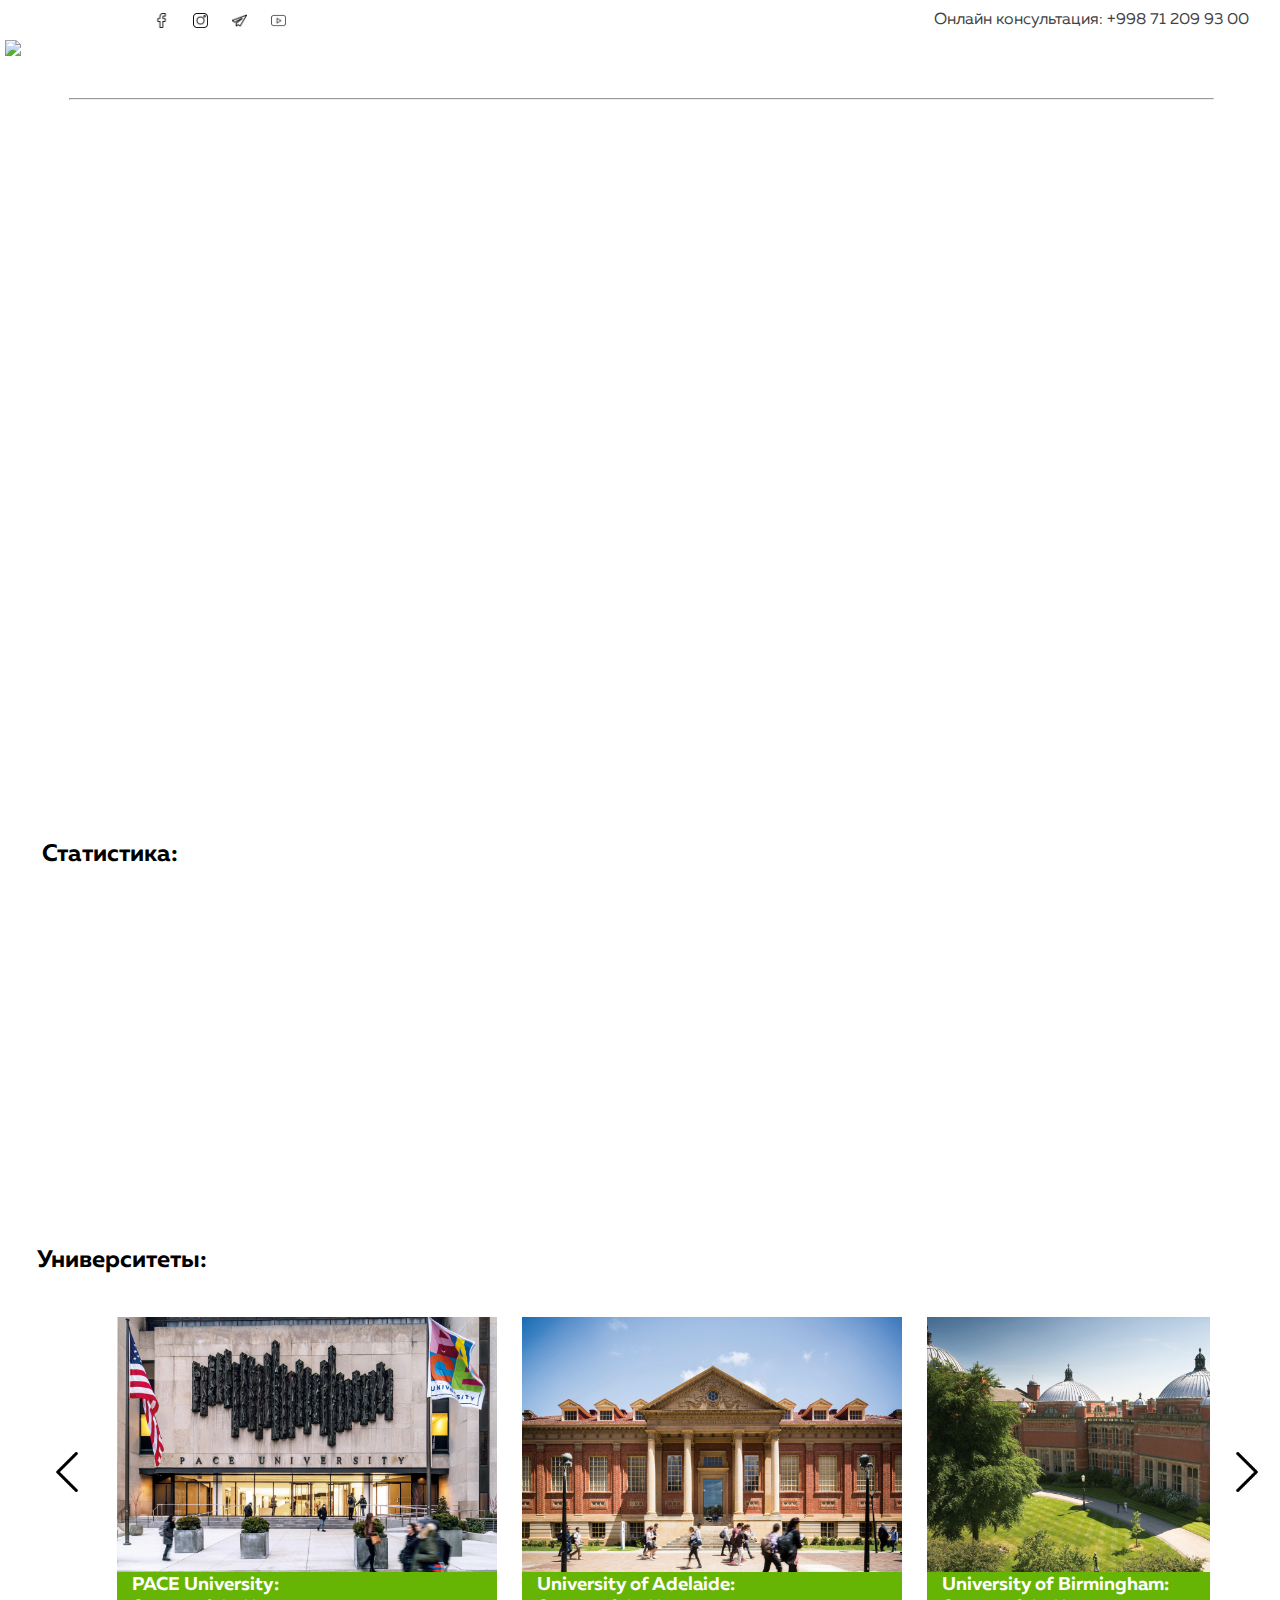
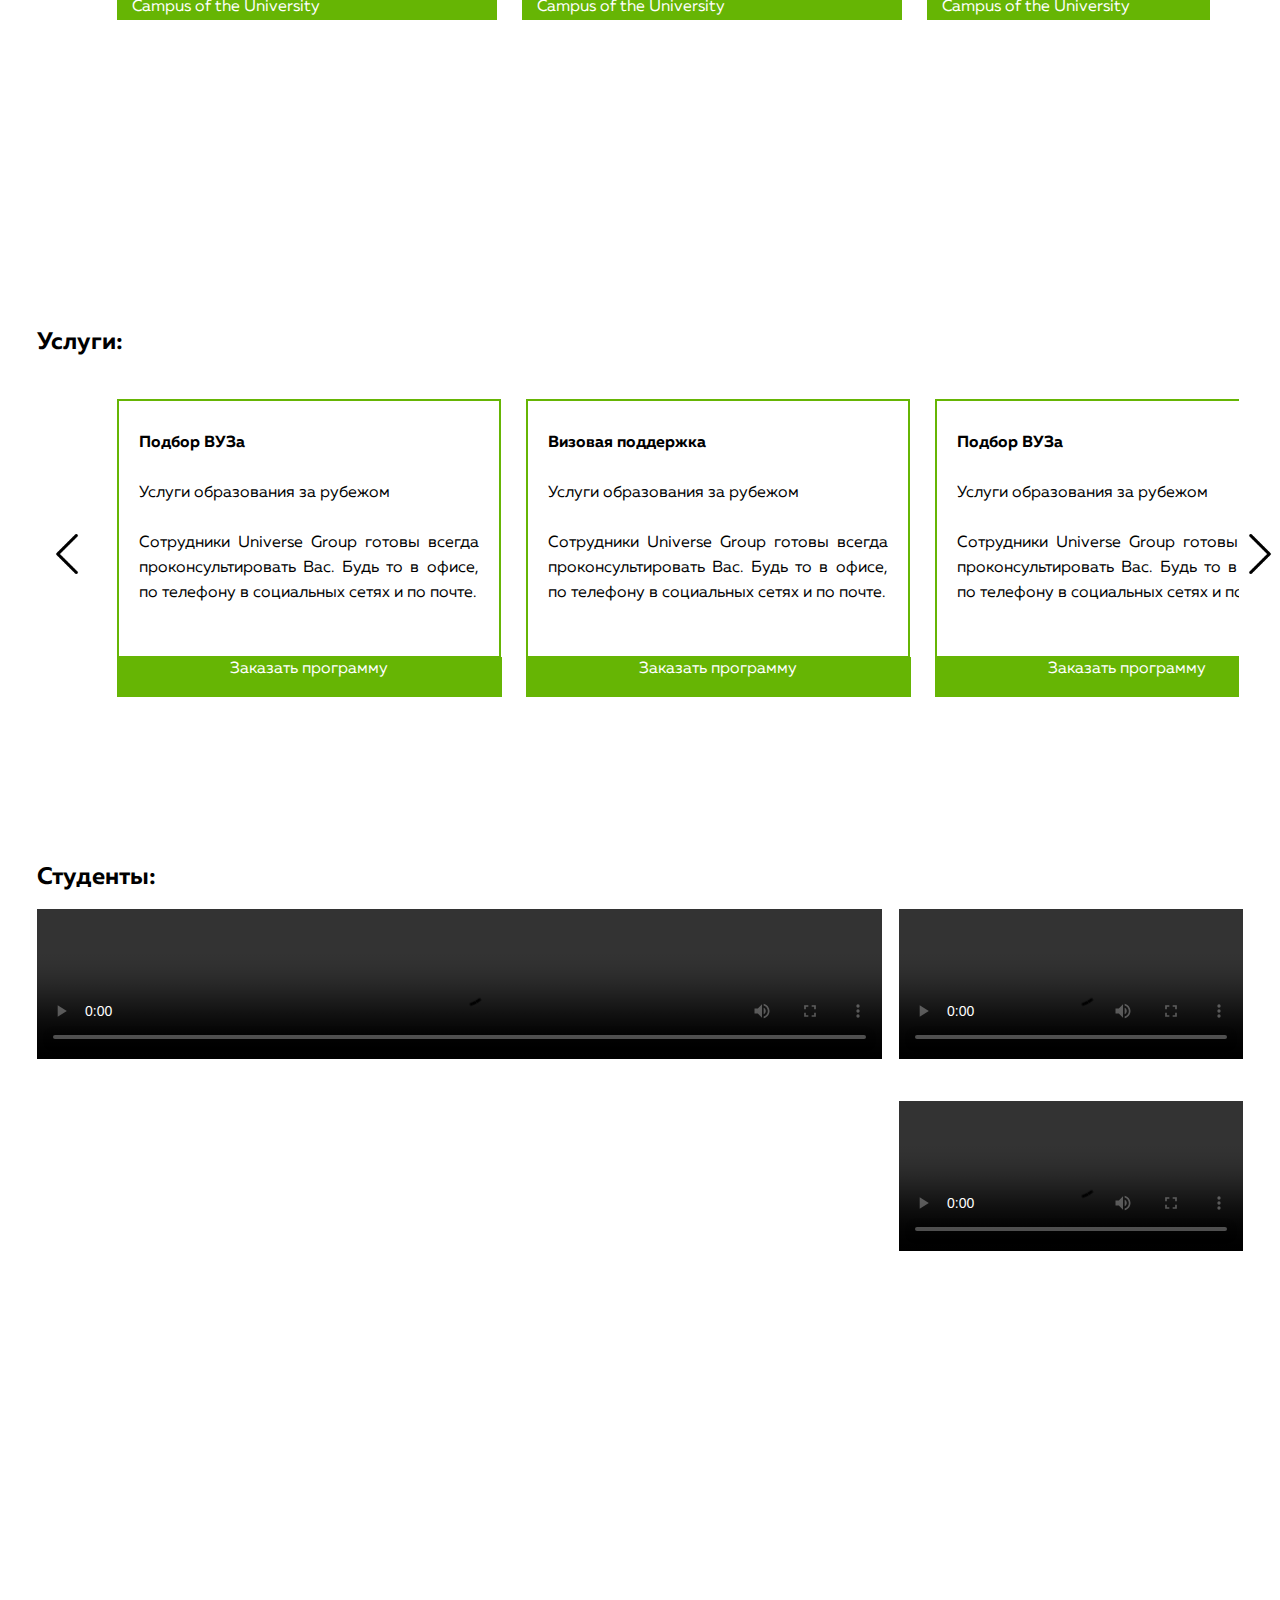
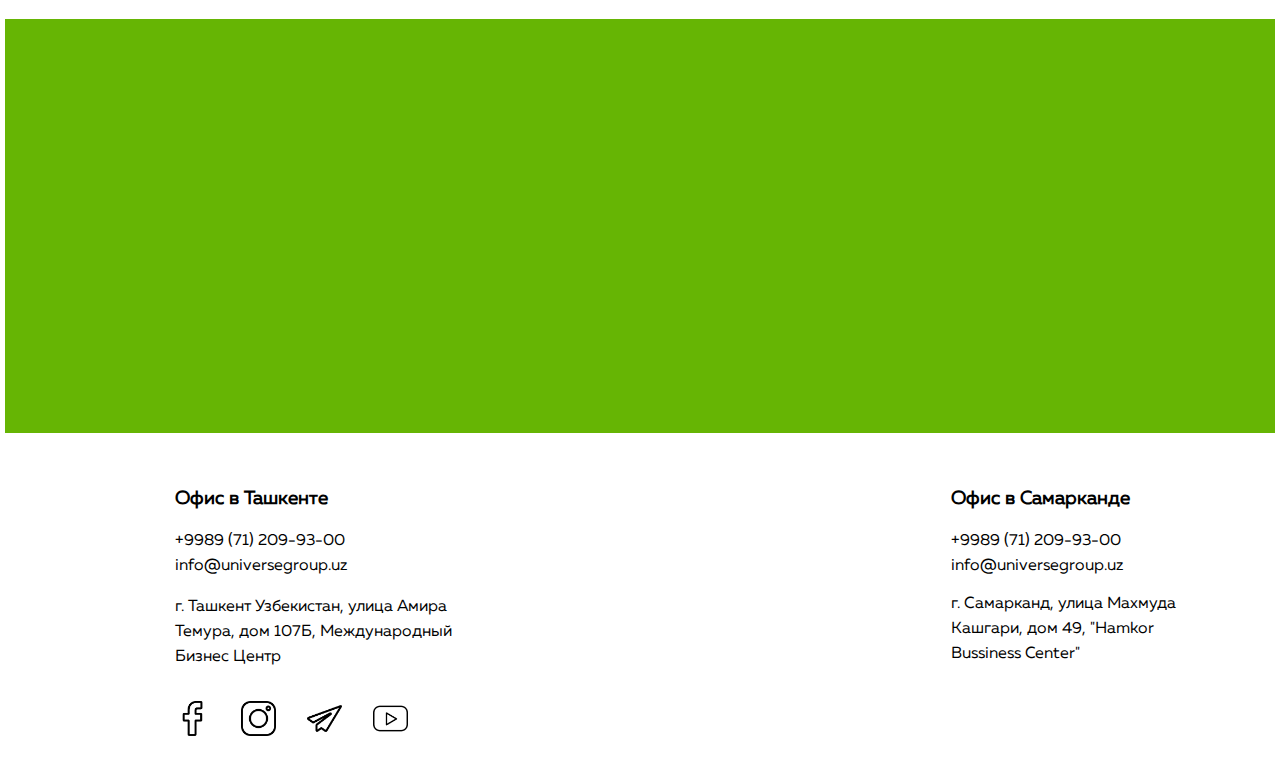
==== index.html @ 7974a7aa "Add files via upload" ====
<!DOCTYPE html>
<html>

<head>
	<meta charset="utf-8">
	<meta name="viewport" content="width=device-width, initial-scale=1.0, maximum-scale=1.0, user-scalable=0">
	<title>Universe Group</title>
	<link rel="stylesheet" type="text/css" href="styles/style.css">
	<link rel="stylesheet" type="text/css" href="styles/adaptive.css">
</head>

<body class="body">
	<header class="container">
		<div class="nav" id="nav">
			<div class="list-social">
				<nav class="list_social">
					<ul class="social">
						<a href="#">
							<li><img src="img/icons/facebook.png"></li>
						</a>
						<a href="#">
							<li><img src="img/icons/instagram.png"></li>
						</a>
						<a href="#">
							<li><img src="img/icons/telegram.png"></li>
						</a>
						<a href="#">
							<li><img src="img/icons/youtube.png"></li>
						</a>
						<li id="tel_number">Онлайн консультация: +998 71 209 93 00</li>
					</ul>
				</nav>
			</div>
			<header class="header_list" id="header_list">
            <div class="lists_header" id="menu">
               <div class="lists_in1">
                  <ul class="lists">
                     <li class="lists__one">
                        <span class="first_list">Университеты</span>
                        <span class="menu__arrow arrow"></span>
                        <ul class="sub-first_list">
                           <li>
                              <a href="" class="sub-first_link">Великобритания</a>
                           </li>
                           <li>
                              <a href="universities/USA.html" class="sub-first_link">США</a>
                           </li>
                           <li>
                              <a href="" class="sub-first_link">Канада</a>
                           </li>
                           <li>
                              <a href="" class="sub-first_link">Австралия</a>
                           </li>
                           <li>
                              <a href="" class="sub-first_link">Новая Зеландия</a>
                           </li>
                           <li>
                              <a href="" class="sub-first_link">Германия</a>
                           </li>
                           <li>
                              <a href="" class="sub-first_link">Голландия</a>
                           </li>
                           <li>
                              <a href="" class="sub-first_link">ОАЭ</a>
                           </li>
                           <li>
                              <a href="" class="sub-first_link">Сингапур</a>
                           </li>
                        </ul>
                     </li>
                     <li class="lists__service-list">
                        <a href="#services" class="lists__service">Услуги</a>
                     </li>
                     <li id="logo">
                        <a href="#nav" class="lists__logo"><img src="img/icons/logo.png"></a>
                     </li>
                     <li id="fors_list">
                        <a href="#students" class="lists__faq">FAQ</a>
                     </li>
                     <li id="contact">
                        <a href="#feedback" class="lists__contact">Контакты</a>
                     </li>
                  </ul>
               </div>
               <div class="lists_in2">
                  <ul class="lists2">
                     <a href="#">
                        <li id="glass" class="lists2__glass"><img src="../img/icons/glass.png"></li>
                     </a>
                     <a href="#">
                        <li id="user"><img src="../img/icons/user.png"></li>
                     </a>
                     <a href="#">
                        <li id="language">Ru</li>
                     </a>
                  </ul>
               </div>
            </div>
         </header>
			<div class="line">
				<hr id="line">
			</div>
			<div class="header">
				<img src="img/banner.jpg" class="img_header">
				<div class="order">
					<a href="#feedback" id="order">Заказать Звонок</a>
				</div>
			</div>
		</div>
		<div class="header_in">
			<div class="statistics" id="statistics">
				<div class="stat">
					<h2>Статистика:</h2>
				</div>
				<div class="statistic">
					<div class="seven_ten">
						<div class="seven _anim-items _anim-no-hide">
							<div class="seven_in">
								<img src="img/7.png" id="seven">
							</div>
							<div class="text_1 _anim-items _anim-no-hide">
								<span id="greens">лет мы отправляем студентов</span>
								<br><span id="text_bottom">Можно поступить без сертификата IELTS, на основании ВНУТРЕННЕГО
									ЭКЗАМЕНА, которые проводят лично предстовители.</span>
							</div>
						</div>
						<div class="ten _anim-items _anim-no-hide">
							<div class="ten_in">
								<img src="img/10.png" id="ten">
							</div>

							<div class="text_2 _anim-items _anim-no-hide">
								<span id="greens">стран</span>
								<br><span id="text_bottom">Можно поступить без сертификата IELTS, на основании ВНУТРЕННЕГО
									ЭКЗАМЕНА, которые проводят лично предстовители выбранных университетов</span>
							</div>
						</div>
					</div>
					<div class="students_universes">
						<div class="number_students _anim-items _anim-no-hide">
							<div class="in_2380">
								<img id="img_2380" src="img/2380.png">
							</div>

							<div class="text_3 _anim-items _anim-no-hide">
								<span id="greens">студентов</span>
								<br><span id="text_bottom">Можно поступить без сертификата IELTS, на основании ВНУТРЕННЕГО
									ЭКЗАМЕНА, которые проводят лично предстовители выбранных университетов</span>
							</div>
						</div>
						<div class="best_unversities _anim-items _anim-no-hide">
							<div class="in_117">
								<img id="img_117" src="img/117.png">
							</div>

							<div class="text_4 _anim-items _anim-no-hide">
								<span id="greens">лучших <br> Университетов</span><br>
								<span id="text_bottom">Можно поступить без сертификата IELTS, на основании ВНУТРЕННЕГО
									ЭКЗАМЕНА</span>
							</div>
						</div>
					</div>
				</div>
			</div>
			<div class="universities" id="universities">
				<div class="univers_in">
					<div class="block_univer">
						<h2>Университеты:</h2>
					</div>
					<div class="prev"><img id="prev" src="img/icons/prev.png"></div>
					<div class="next"><img id="next" src="img/icons/next.png"></div>
					<div class="corusel">
						<div class="slides_div">
							<div class="slides">
								<div class="slide1">
									<img src="img/university/1.jpg">
									<div class="name_univer1"><span>
											<h3 id="name_univer">PACE University:</h3> Campus of the University
										</span></div>
								</div>
								<div class="slide2">
									<img src="img/university/2.jpg">
									<div class="name_univer2"><span>
											<h3 id="name_univer">University of Adelaide:</h3> Campus of the University
										</span></div>
								</div>
								<div class="slide3">
									<img src="img/university/3.jpg">
									<div class="name_univer3"><span>
											<h3 id="name_univer">University of Birmingham:</h3> Campus of the University
										</span></div>
								</div>
								<div class="slide4">
									<img src="img/university/4.jpg">
									<div class="name_univer4"><span>
											<h3 id="name_univer">University of Brighton:</h3> Campus of the University
										</span></div>
								</div>
								<div class="slide5">
									<img src="img/university/5.jpg">
									<div class="name_univer5"><span>
											<h3 id="name_univer">University of Brighton:</h3> Campus of the University
										</span></div>
								</div>
								<div class="slide6">
									<img src="img/university/6.jpg">
									<div class="name_univer6"><span>
											<h3 id="name_univer">University of Bristol:</h3> Campus of the University
										</span></div>
								</div>
							</div>
						</div>
					</div>
					<div class="logo_university _anim-items _anim-no-hide">
						<div class="logo_unvers1">
							<div class="logo_unvers"><img src="img/universities/1.png"></div>
							<div class="logo_unvers"><img src="img/universities/2.png"></div>
							<div class="logo_unvers"><img src="img/universities/3.png"></div>
							<div class="logo_unvers"><img src="img/universities/4.png"></div>
							<div class="logo_unvers"><img src="img/universities/5.png"></div>
							<div class="logo_unvers"><img src="img/universities/6.png"></div>
							<div class="logo_unvers"><img src="img/universities/7.png"></div>

						</div>
						<div class="logo_unvers2">
							<div class="logo_unvers"><img src="img/universities/8.png"></div>
							<div class="logo_unvers"><img src="img/universities/9.png"></div>
							<div class="logo_unvers"><img src="img/universities/10.png"></div>
							<div class="logo_unvers"><img src="img/universities/11.png"></div>
							<div class="logo_unvers"><img src="img/universities/12.png"></div>
							<div class="logo_unvers"><img src="img/universities/13.png"></div>

						</div>
					</div>
				</div>
			</div>
			<div class="services" id="services">
				<div class="service_in">
					<div class="service">
						<h2>Услуги:</h2>
					</div>
					<div class="prev2"><img id="prev" src="img/icons/prev.png"></div>
					<div class="next2"><img id="next" src="img/icons/next.png"></div>

					<div class="corusel2">
						<div class="slides_div2">
							<div class="slides2">
								<div class="service1">
									<span id="text_service"><strong id="text_first">Подбор ВУЗа</strong><br><br> Услуги
										образования за рубежом<br><br> Сотрудники Universe Group готовы всегда проконсультировать
										Вас. Будь то в офисе, по телефону в социальных сетях и по почте.</span>
									<div class="service_order"><a href="#" id="service_order">Заказать программу </a></div>
								</div>
								<div class="service2">
									<span id="text_service"><strong id="text_first">Визовая поддержка</strong><br><br> Услуги
										образования за рубежом<br><br> Сотрудники Universe Group готовы всегда проконсультировать
										Вас. Будь то в офисе, по телефону в социальных сетях и по почте.</span>
									<div class="service_order"><a href="#" id="service_order">Заказать программу </a></div>
								</div>
								<div class="service3">
									<span id="text_service"><strong id="text_first">Подбор ВУЗа</strong><br><br> Услуги
										образования за рубежом<br><br> Сотрудники Universe Group готовы всегда проконсультировать
										Вас. Будь то в офисе, по телефону в социальных сетях и по почте.</span>
									<div class="service_order"><a href="#" id="service_order">Заказать программу </a></div>
								</div>
								<div class="service4">
									<span id="text_service"><strong id="text_first">Подбор ВУЗа</strong><br><br> Услуги
										образования за рубежом<br><br> Сотрудники Universe Group готовы всегда проконсультировать
										Вас. Будь то в офисе, по телефону в социальных сетях и по почте.</span>
									<div class="service_order"><a href="#" id="service_order">Заказать программу </a></div>
								</div>
							</div>
						</div>
					</div>
				</div>
			</div>
			<div class="students" id="students">
				<div class="student">
					<h2 id="student">Студенты:</h2>
				</div>
				<div class="video_london _anim-items _anim-no-hide">
					<div class="video_in1">
						<div class="video1">
							<video src="videos/11.mp4" controls class="video_1"></video>
							<div class="text_student1"> Universe Group - Жизнь в Лондоне</div>
						</div>
					</div>
					<div class="video_in2">
						<div class="video2">
							<video src="videos/11.mp4" controls class="video_2"></video>
							<div class="text_student2"> Universe Group - Жизнь в Лондоне</div>
						</div>
						<div class="video3">
							<video src="videos/11.mp4" controls class="video_2"></video>
							<div class="text_student3"> Universe Group - Жизнь в Лондоне</div>
						</div>
					</div>
				</div>
				<div class="students_info _anim-items _anim-no-hide">
					<div class="student_name">
						<img src="img/students/11.jpg" id="image_student">
						<div id="student_name">
							<h3>Sherzod Mahmudov</h3> Студент Nottingham University
						</div>
					</div>
					<div class="student_name">
						<img src="img/students/11.jpg" id="image_student">
						<div id="student_name">
							<h3>Sherzod Mahmudov</h3> Студент Nottingham University
						</div>
					</div>
					<div class="student_name">
						<img src="img/students/11.jpg" id="image_student">
						<div id="student_name">
							<h3>Sherzod Mahmudov</h3> Студент Nottingham University
						</div>
					</div>
					<div class="student_name">
						<img src="img/students/11.jpg" id="image_student">
						<div id="student_name">
							<h3>Sherzod Mahmudov</h3> Студент Nottingham University
						</div>
					</div>
				</div>
			</div>
		</div>
		<div class="feedback" id="feedback">
			<div class="feedback_in _anim-items _anim-no-hide">
				<h2 class="text_feedback">Остались вопросы?</h2>
				<span id="text_feedback">Оставьте нам свои контакты и мы с Вами свяжемся в ближайшее время</span>
				<form action="" method="POST" class="feedback_forms">
					<div class="form1">
						<label for="feedback_control_1" class="feedback_text">Ваше имя</label><br>
						<input type="text" class="feedback_form" id="feedback_control_1" name="имя"
							placeholder="Введите ваше имя">
					</div>
					<div class="form2">
						<label for="feedback_control_2" class="feedback_text">Номер телефона</label><br>
						<input type="number" class="feedback_form" id="feedback_control_2" name="номер телефона"
							placeholder="+(998)XX XXX-XX-XX">
					</div>
					<div class="form3">
						<label for="feedback_control_3" class="feedback_text">Уровень английского языка</label><br>
						<input type="text" class="feedback_form" id="feedback_control_3" name="уровень языка"
							placeholder="Intermediate">
					</div>
					<div class="form4">
						<label for="feedback_control_3"></label><br>
						<div class="feedback_call" id="feedback_control_3">
							<a href="#" id="feedback_call">Запросить звонок</a>
						</div>
					</div>
				</form>
			</div>
		</div>
		<div class="addreses">
			<div class="address_1">
				<div class="office_tash">
					<h3>Офис в Ташкенте</h3> +9989 (71) 209-93-00 info@universegroup.uz
				</div>
				<div class="address_tash">
					г. Ташкент Узбекистан, улица Амира Темура, дом 107Б, Международный Бизнес Центр
				</div>
				<div class="socials">
					<nav class="social_2">
						<ul class="social_lists">
							<a href="#">
								<li><img id="fb" src="img/icons/facebook.png"></li>
							</a>
							<a href="#">
								<li><img src="img/icons/instagram.png"></li>
							</a>
							<a href="#">
								<li><img src="img/icons/telegram.png"></li>
							</a>
							<a href="#">
								<li><img src="img/icons/youtube.png"></li>
							</a>
						</ul>
					</nav>
				</div>
			</div>
			<div class="maps">
				<div class="map">
					<iframe
						src="https://www.google.com/maps/embed?pb=!1m18!1m12!1m3!1d3562.7541550940023!2d69.28113768318723!3d41.33263131684507!2m3!1f0!2f0!3f0!3m2!1i1024!2i768!4f13.1!3m3!1m2!1s0x38ae8be1e73ee4ef%3A0xfdf0a371631f6a6!2zVW5pdmVyc2UgR3JvdXAgLSDQntCx0YPRh9C10L3QuNC1INC30LAg0YDRg9Cx0LXQttC-0Lw!5e0!3m2!1sru!2s!4v1629369827003!5m2!1sru!2s"
						width="100%" height="300px" style="border:0;" allowfullscreen="" loading="lazy"></iframe>
				</div>
			</div>
			<div class="address_2">
				<div class="office_sam">
					<h3>Офис в Самарканде</h3> +9989 (71) 209-93-00 info@universegroup.uz
				</div>
				<div class="address_sam">
					г. Самарканд, улица Махмуда Кашгари, дом 49, "Hamkor Bussiness Center"
				</div>
			</div>
		</div>
		<div class="block">
			<div class="block-item"><a href="" class="block-item"></a></div>
			<div class="block-item"><a href="" class="block-item"></a></div>
			<div class="block-item"><a href="" class="block-item"></a></div>
			<div class="block-item"><a href="" class="block-item"></a></div>
			<div class="block-item"><a href="" class="block-item"></a></div>
		</div>
	</header>
	<script type="" src="JS/header.js"></script>
	<script type="" src="JS/slide1.js"></script>
</body>

</html>
---- styles/style.css ----
@font-face {
	font-family: "Muller";
	src: url("../fonts/Fontfabric - MullerRegular.eot");
	src: local("☺"), url("../fonts/Fontfabric - MullerRegular.woff") format("woff"),
		url("../fonts/Fontfabric - MullerRegular.ttf") format("truetype"),
		url("../fonts/Fontfabric - MullerRegular.svg") format("svg");
	font-weight: normal;
	font-style: normal;
}
@font-face {
	font-family: "MullerBlack";
	src: url("../fonts/Fontfabric - MullerBlack.eot");
	src: local("☺"), url("../fonts/Fontfabric - MullerBlack.woff") format("woff"),
		url("../fonts/Fontfabric - MullerBlack.ttf") format("truetype"),
		url("../fonts/Fontfabric - MullerBlack.svg") format("svg");
	font-weight: normal;
	font-style: normal;
}
@font-face {
	font-family: "MullerBold";
	src: url("../fonts/Fontfabric - MullerBold.eot");
	src: local("☺"), url("../fonts/Fontfabric - MullerBold.woff") format("woff"),
		url("../fonts/Fontfabric - MullerBold.ttf") format("truetype"),
		url("../fonts/Fontfabric - MullerBold.svg") format("svg");
	font-weight: normal;
	font-style: normal;
}

html {
	scroll-behavior: smooth;
}

.list_social {
	height: 30px;
	display: block;
	list-style: none;
	padding: 5px;
	margin-top: 0;
	margin-left: 11%;
	margin-right: 0;
}
.social {
	list-style: none;
	line-height: 30px;
	margin: 0;
	padding: 0;
	display: block;
	width: 100%;
	font-family: "Muller";
}
.social img {
	width: 15px;
	height: 15px;
	line-height: 30px;
	float: left;
	display: block;
	margin-top: 8px;
	margin-right: 20px;
	padding: 0;
	padding-left: 4px;
}
.social a {
	text-decoration: none;
}
#tel_number {
	line-height: 30px;
	padding-left: 70%;
	margin: 0;
	padding-right: 0;
	color: #434343;
}
.header_list {
	margin: 0;
	padding: 0;
	height: 65px;
	width: 100%;
	z-index: +1;
	position: absolute;
	align-items: center;
	float: left;
}
.lists_header {
	width: 100%;
	margin: 0;
	margin-left: 80px;
	z-index: +1;
	padding-top: 0;
	font-family: "Muller";
	height: 70px;
	float: left;
	display: flex;
}
.header_fixed {
	position: fixed;
	top: 0;
	left: 0;
	width: 100%;
	height: 60px;
	background-color: #66b504;
	animation: fixedMenu 1s forwards;
	color: #fff;
	z-index: +100;
}
@keyframes fixedMenu {
	0% {
		height: 0;
		font-size: 0;
	}
	50% {
		height: 70px;
		font-size: 16px;
	}
	100% {
		height: 60px;
		font-size: 15px;
	}
}
@keyframes show_header {
	0% {
		opacity: 0.3;
		top: -70px;
	}
	100% {
		opacity: 1;
		top: 0;
	}
}
.body {
	margin: 0;
	padding: 0;
	font-family: "Muller";
	animation: show_header 1.5s forwards;
}

#logo img {
	width: 90px;
	height: 45px;
	padding-top: 5%;
}
.img_header {
	width: 100%;
	margin: 0;
	padding: 0;
}
.header {
	width: 100%;
	margin: 0;
	padding: 0;
	position: relative;
}
.nav {
	padding: 0;
	margin: 0;
	width: 100%;
	height: 100%;
	position: relative;
}
.lists_in1 {
	max-width: 80%;
	height: 100%;
}
.lists {
	margin: 0;
	height: 100%;
	display: flex;
	list-style: none;

}
.first_list,
.lists__service,
.lists__logo,
.lists__faq,
.lists__contact {
	display: block;
	color: #fff;
	padding: 0;
	height: 100%;
	text-transform: uppercase;
	text-decoration: none;
	line-height: 70px;
	float: left;
	font-size: 15px;
	animation: fixedMenu 1s forwards;
}
.first_list {
	margin-left: 5%;
	padding: 0 10px 20px 0;
	position: relative;
	cursor: pointer;
}
.first_list:hover{
	text-decoration: underline;
}
.first_list.arrow:hover{
	text-decoration: underline;
}
.arrow {
	position: absolute;
	cursor: pointer;
	left: 20.5%;
	top: 28px;
	padding: 0 0 30px 0;
	width: 0;
	height: 0;
	animation: fixedMenu 1s forwards;
	border-top: 7px solid #fff;
	border-right: 7px solid transparent;
	border-left: 7px solid transparent;
}
.arrow.active{
	transform: rotate(-180deg);
}
.lists li a:hover {
	text-decoration: underline;
}
.sub-first_list li {
   list-style: none;
   padding: 0;
   margin-left: 0;
   line-height: 30px;
   color: #000;
}
.sub-first_link {
   text-decoration: none;
   color: #000;
   margin: 0;
   padding: 0;
}
.lists__one:hover .sub-first_list {
   display: block;
}
.sub-first_list {
   position: absolute;
   left: 10%;
   top: 95%;
   z-index: +1;
   background: #eeeeee;
   min-width: 200px;
   opacity: 0.8;
   display: none;
}

.lists_in2 {
	margin: 0;
	padding: 0;
	height: 100%;
}
.lists2 {
	padding: 0;
	width: 100%;
	height: 100%;
	margin: 0;
}
.lists2 a li {
	list-style: none;
	float: left;
	padding: 0;
	margin: 0;
	height: 100%;
	line-height: 70px;
	animation: fixedMenu 1s forwards;
}
.active {
	color: #111;
	text-decoration: underline;
	list-style: circle;
	background: #eeeeee;
}
#contact {
	padding-right: 0;
	padding-left: 0;
}
#glass img {
	width: 20px;
	height: 20px;
	padding: 0;
	margin: 0;
}
#glass {
	margin-top: 5px;
}
#user img {
	width: 20px;
	height: 20px;
	padding: 0;
	margin-left: 30px;
}
#user {
	margin-top: 5px;
}
#language {
	color: #fff;
	text-decoration: none;
	padding: 0;
	margin-left: 30px;
	font-size: 15px;
}
#language:hover {
	text-decoration: underline;
}
.line {
	margin-top: 50px;
	position: absolute;
	z-index: +1;
}
#line {
	width: 100%;
	position: absolute;
}
.order {
	margin-top: -17%;
	position: relative;
	padding-top: -15%;
	padding-left: 18.5%;
	font-family: "Muller";
	font-weight: 600;
	word-spacing: 5px;
	letter-spacing: 2px;
}
#order {
	border: 2px solid #66b504;
	font-size: 20px;
	text-decoration: none;
	text-transform: uppercase;
	text-align: center;
	line-height: 55px;
	display: block;
	width: 280px;
	height: 50px;
	color: #fff;
	position: relative;
	transition: 0.5s;
	overflow: hidden;
	z-index: +1;
	font-family: "MullerBold";
}
#order::before,
#order::after {
	position: absolute;
	content: "";
	width: 100%;
	height: 100%;
	top: 0;
	left: -100%;
	background: #66b504;
	opacity: 0.5;
	transition: 0.3s;
	z-index: -1;
}
#order::after {
	opacity: 1;
	transition-delay: 0.2s;
}
#order:hover::before,
#order:hover::after {
	left: 0;
}
.container {
	margin: 0 auto;
	padding: 0 5px;
	overflow: hidden;
}
.statistics {
	margin-top: 0;
	width: 100%;
	padding-top: 1%;
}
.stat {
	width: 85%;
	padding: 0 5px;
	font-family: "MullerBold";
}
.statistic {
	width: 100%;
	float: left;
	display: flex;
	margin-top: 2%;
}
.seven_ten,
.students_universes {
	width: 50%;
	position: relative;
	margin: 0;
	padding: 0;
}
.seven {
	width: 100%;
	font-size: 15px;
	line-height: 20px;
	float: left;
	display: flex;
}
.seven_in {
	margin: 0;
	padding: 0;
	height: 100px;
	width: 90px;
	transform: scale(0);
	transition: all 0.8s ease 0s;
}
.seven._active .seven_in {
	transform: scale(1);
}
#seven {
	width: 100%;
}
.text_1 {
	margin-left: 1%;
	margin-top: -1%;
	transform: translate(0px, 120%);
	opacity: 0;
	transition: all 0.8s ease 0s;
}
.text_1._active {
	transform: translate(0px, 0px);
	opacity: 1;
}
.text_2._active {
	transform: translate(0px, 0px);
	opacity: 1;
}
.text_3._active {
	transform: translate(0px, 0px);
	opacity: 1;
}
.text_4._active {
	transform: translate(0px, 0px);
	opacity: 1;
}
._anim-show {
	transform: translate(0px, 120%);
	opacity: 0;
	transition: all 0.8s ease 0s;
}
._anim-show._active,
._active ._anim-show {
	transform: translate(0px, 0px);
	opacity: 1;
}
.ten {
	width: 100%;
	font-size: 15px;
	line-height: 20px;
	float: left;
	display: flex;
	margin-top: 7%;
}
.ten_in {
	margin: 0;
	padding: 0;
	width: 160px;
	height: 100px;
	transform: scale(0);
	transition: all 0.8s ease 0.4s;
}
.ten._active .ten_in {
	transform: scale(1);
}
#ten {
	width: 100%;
}
.text_2 {
	margin-left: 1%;
	transform: translate(0px, 120%);
	opacity: 0;
	transition: all 0.8s ease 0.4s;
}
.number_students {
	font-size: 15px;
	line-height: 20px;
	float: left;
	display: flex;
	width: 100%;
}
.in_2380 {
	margin: 0;
	padding: 0;
	width: 300px;
	height: 100px;
	transform: scale(0);
	transition: all 0.8s ease 0s;
}
.number_students._active .in_2380 {
	transform: scale(1);
}
#img_2380 {
	width: 100%;
}
.text_3 {
	margin-left: 1%;
	transform: translate(0px, 120%);
	opacity: 0;
	transition: all 0.8s ease 0s;
}

.best_unversities {
	margin-top: 7%;
	font-size: 15px;
	line-height: 20px;
	float: left;
	display: flex;
}
.in_117 {
	margin: 0;
	padding: 0;
	width: 200px;
	height: 100px;
	transform: scale(0);
	transition: all 0.8s ease 0.4s;
}
.best_unversities._active .in_117 {
	transform: scale(1);
}
#img_117 {
	width: 100%;
	margin-left: 2%;
}
.text_4 {
	margin-left: 1%;
	transform: translate(0px, 120%);
	opacity: 0;
	transition: all 0.8s ease 0.4s;
}
#greens {
	color: #5fb105;
	font-size: 25px;
	line-height: 30px;
}
#text_bottom {
}
.universities {
	margin-top: 25%;
	width: 100%;
	padding-top: 5%;
}
.univers_in {
	width: 100%;
}
.block_univer {
	font-family: "MullerBold";
}
.corusel {
	margin-left: 60px;
	width: 82%;
	height: 340px;
}
.slides_div {
	overflow: hidden;
	margin: 0;
	padding: 0;
}
.prev {
	position: absolute;
	margin-top: 160px;
	z-index: +1;
	margin-left: 10px;
}
#prev {
	width: 40px;
	height: 40px;
}
#prev:hover {
	width: 45px;
	height: 45px;
	transition: all ease 0.4s;
}
.next {
	position: absolute;
	margin-top: 160px;
	z-index: +1;
}
#next {
	width: 40px;
	height: 40px;
}
#next:hover {
	width: 45px;
	height: 45px;
	transition: all ease 0.4s;
}
.slides {
	height: 340px;
	width: 150%;
	display: flex;
	position: relative;
	left: 0;
	transition: all ease 1s;
}
.slide1 {
	height: 300px;
	float: left;
	position: relative;
	margin-top: 25px;
	margin-left: 25px;
}
.slide2,
.slide3,
.slide4,
.slide5,
.slide6 {
	height: 300px;
	float: left;
	margin-top: 25px;
	margin-left: 25px;
}
.slides img {
	width: 380px;
	height: 255px;
	float: left;
	margin-bottom: 10px;
	padding: 0;
}
.name_univer1,
.name_univer2,
.name_univer3,
.name_univer4,
.name_univer5,
.name_univer6 {
	background: #66b504;
	padding-left: 15px;
	padding-bottom: 10px;
}
.name_univer1,
.name_univer2,
.name_univer3,
.name_univer4,
.name_univer5,
.name_univer6 span {
	color: #fff;
	line-height: 5px;
}
.name_univer6 {
	line-height: 3px;
}
#name_univer {
	font-family: "MullerBold";
}
.logo_university {
	width: 100%;
	margin-top: 50px;
	margin-left: 80px;
}

.logo_unvers {
	width: 150px;
	height: 70px;
	margin-right: 50px;
	margin-bottom: 5%;
	padding: 0px;
}

.logo_unvers1 {
	float: left;
	display: flex;
	width: 90%;
	transform: scale(0);
	transition: all 0.8s ease 0s;
}
.logo_university._active .logo_unvers1 {
	transform: scale(1);
}
.logo_unvers2 {
	float: left;
	display: flex;
	width: 90%;
	transform: scale(0);
	transition: all 0.8s ease 0.4s;
}
.logo_university._active .logo_unvers2 {
	transform: scale(1);
}
.logo_unvers img {
	width: 100%;
}
.services {
	padding-top: 5%;
	margin-top: 15%;
}
.service_in {
	margin: 0;
	padding: 0;
	width: 100%;
}
.service {
	font-family: "MullerBold";
}
.prev2 {
	position: absolute;
	margin-top: 160px;
	margin-left: 10px;
	z-index: +1;
}
.next2 {
	position: absolute;
	margin-top: 160px;
	z-index: +1;
}
.corusel2 {
	margin-left: 60px;
	width: 82%;
	height: 340px;
}
.slides_div2 {
	overflow: hidden;
	margin: 0;
	padding: 0;
}
.slides2 {
	height: 340px;
	width: 171%;
	position: relative;
	left: 0;
	transition: all ease 1s;
	float: left;
	display: flexs;
}
#text_first {
	font-family: "MullerBold";
}
.service1 {
	width: 340px;
	height: 225px;
	float: left;
	position: relative;
	margin-top: 25px;
	margin-left: 25px;
	border: 2px solid #66b504;
	padding: 0;
	text-align: justify;
	padding-left: 20px;
	padding-top: 30px;
	padding-right: 20px;
	line-height: 25px;
}
.service2,
.service3,
.service4 {
	width: 340px;
	height: 225px;
	float: left;
	margin-top: 25px;
	margin-left: 25px;
	border: 2px solid #66b504;
	padding: 0;
	position: relative;
	text-align: justify;
	padding-left: 20px;
	padding-top: 30px;
	padding-right: 20px;
	line-height: 25px;
}
.service_order {
	background: #66b504;
	text-align: center;
	height: 40px;
	margin-top: 15%;
	margin-left: -6.5%;
	width: 385px;
}

#service_order {
	padding-top: 15px;
	color: #fff;
	text-align: center;
	text-decoration: none;
}
#service_order:hover {
	text-decoration: underline;
}
.students {
	margin-top: 5%;
	padding-top: 5%;
}
.student {
	margin-top: 30px;
	height: 10%;
	padding: 0;
	font-family: "MullerBold";
}
.video_london {
	width: 100%;
	margin: 0;
	padding: 0;
	display: flex;
	float: left;
}
.video_in1 {
	width: 70%;
	margin: 0;
	padding: 0;
}
.video_in2 {
	width: 30%;
	height: 100%;
	padding: 0;
	margin: 0;
}
.video_1 {
	width: 100%;
	padding: 0;
	margin: 0;
}
.video_2 {
	width: 95%;
	padding: 0;
	margin: 0;
}
.text_student1 {
	margin-top: 2%;
	font-size: 30px;
	text-align: center;
	transform: translate(0px, 50%);
	opacity: 0;
	transition: all 0.3s ease 0s;
}
.video_london._active .text_student1 {
	transform: translate(0px, 0px);
	transition: all 0.8s ease 0.6s;
	opacity: 1;
}
.video2 {
	width: 100%;
	margin-left: 5%;
}
.text_student2 {
	font-size: 20px;
	margin-top: 2%;
	text-align: center;
	transform: translate(0px, 50%);
	opacity: 0;
	transition: all 0.3s ease 0s;
}
.video_london._active .text_student2 {
	transform: translate(0px, 0px);
	transition: all 0.8s ease 0.6s;
	opacity: 1;
}
.video3 {
	width: 100%;
	margin-left: 5%;
	margin-top: 3%;
}
.text_student3 {
	font-size: 20px;
	text-align: center;
	margin-top: 2%;
	transform: translate(0px, 50%);
	opacity: 0;
	transition: all 0.3s ease 0s;
}
.video_london._active .text_student3 {
	transform: translate(0px, 0px);
	transition: all 0.8s ease 0.6s;
	opacity: 1;
}
.students_info {
	margin-top: 50%;
	width: 100%;
	padding: 0;
	display: flex;
}
.student_name {
	width: 25%;
	height: 15%;
	margin-left: 0;
	padding: 0;
	line-height: 5px;
	transform: scale(0);
	transition: all 0.8s ease 0s;
}
.students_info._active .student_name {
	transform: scale(1);
}
#student_name {
	transform: translate(0px, 50%);
	opacity: 0;
	transition: all 0.3s ease 0s;
}
.students_info._active #student_name {
	transform: translate(0px, 0px);
	transition: all 0.8s ease 0.6s;
	opacity: 1;
}
.student_name:first-child {
	margin-left: 0;
}
.student_name h3 {
	font-family: "MullerBold";
}
#image_student {
	width: 70%;
	margin: 0;
	padding: 0;
}
.feedback {
	margin: 0;
	padding: 0;
	background: #66b504;
	text-align: center;
	margin-top: 5%;
	width: 100%;
	padding-top: 5%;
}
.text_feedback {
	padding-top: 20px;
	font-family: "MullerBold";
	font-size: 35px;
	transform: translate(0px, 50%);
	opacity: 0;
	transition: all 0.3s ease 0s;
}
.feedback_in._active .text_feedback {
	transform: translate(0px, 0px);
	transition: all 0.8s ease 0s;
	opacity: 1;
}
#text_feedback {
	font-size: 25px;
	padding-bottom: 20px;
	transform: translate(0px, 50%);
	opacity: 0;
	transition: all 0.3s ease 0s;
}
.feedback_in._active #text_feedback {
	transform: translate(0px, 0px);
	transition: all 0.8s ease 0.4s;
	opacity: 1;
}
.feedback_forms {
	float: left;
	display: flex;
	transform: translate(0px, 50%);
	opacity: 0;
	transition: all 0.3s ease 0s;
}
.feedback_in._active .feedback_forms {
	opacity: 1;
	transform: translate(0px, 0px);
	transition: all 0.8s ease 0.6s;
}

.form1,
.form2,
.form3,
.form4 {
	width: 22%;
	text-align: left;
	color: #fff;
	font-size: 20px;
	margin-left: 3%;
}
.form1 {
	margin-left: 2%;
}
input[type="number"]::-webkit-outer-spin-button,
input[type="number"]::-webkit-inner-spin-button {
	-webkit-appearance: none;
	margin: 0;
}
input[type="number"] {
	-moz-appearance: textfield;
}
input[type="number"]:hover,
input[type="number"]:focus {
	-moz-appearance: number-input;
}
input[type="number"]::-webkit-inner-spin-button,
input[type="number"]::-webkit-outer-spin-button {
	-webkit-appearance: none;
	margin: 0;
}
.feedback_in {
	width: 100%;
	margin: 0;
	padding: 0;
}
.feedback_form {
	width: 100%;
	height: 55%;
	border: none;
	margin-top: 3%;
	padding-left: 10px;
}
.feedback_call {
	width: 100%;
	height: 55%;
	border: none;
	color: #fff;
	text-align: center;
	border: 1px solid #111;
	display: block;
	position: relative;
	transition: 0.5s;
	overflow: hidden;
	z-index: +1;
	background: #4343;
	margin-top: 3%;
}
#feedback_call {
	text-decoration: none;
	text-transform: uppercase;
	color: #fff;
	height: 49px;
	margin-top: 5%;
	position: relative;
	display: block;
}
.feedback_call::before,
.feedback_call::after {
	position: absolute;
	content: "";
	width: 100%;
	height: 100%;
	top: 0;
	left: -100%;
	background: #111;
	opacity: 0.5;
	transition: 0.3s;
	z-index: -1;
}
.feedback_call::after {
	opacity: 1;
	transition-delay: 0.2s;
}
.feedback_call:hover::before,
.feedback_call:hover::after {
	left: 0;
}
.addreses {
	height: 350px;
	display: flex;
	float: left;
}
.address_1 {
	margin-left: 6%;
	padding: 0;
	position: relative;
	padding-top: 3%;
}
.office_tash {
	width: 200px;
	margin: 0;
	padding: 0;
	line-height: 25px;
}
.address_tash {
	margin-top: 5%;
	padding: 0;
	width: 97%;
	line-height: 25px;
}
.socials {
	width: 100%;
	margin: 0;
	padding: 0;
}
.social_2 {
	display: block;
	margin: 0;
	padding: 0;
	width: 100%;
}
.social_lists {
	list-style: none;
	margin: 0;
	padding: 0;
	display: block;
	width: 100%;
	font-family: "Muller";
}

.social_lists img {
	width: 35px;
	height: 35px;
	float: left;
	display: block;
	padding: 0;
	margin-left: 10%;
	margin-top: 10%;
}
#fb {
	margin-left: 0;
}
.social_lists a {
	text-decoration: none;
}
.maps {
	width: 40%;
	margin: 0;
	margin-top: 1.5%;
	padding: 0;
	position: relative;
}
.map {
	width: 100%;
	height: 300px;
}
.address_2 {
	margin-left: 10px;
	padding-top: 3%;
}
.office_sam {
	width: 200px;
	margin: 0;
	padding: 0;
	line-height: 25px;
}
.address_sam {
	margin-top: 5%;
	padding: 0;
	width: 100%;
	line-height: 25px;
}
---- styles/adaptive.css ----
@media (max-width: 3200px) {
	.container {
		max-width: 2900px;
	}
	.header {
		height: 1080px;
		overflow: hidden;
	}
	.line {
		width: 90%;
		margin-left: 5%;
	}
	.header_in {
		width: 95%;
		margin: 0 auto;
	}
	.lists_in1 {
		width: 90%;
	}
	.lists {
		width: 90%;
	}
	.lists a li {
		margin-left: 18%;
	}
	#frist_list {
		margin-left: 10%;
	}
	.slides_div {
		width: 55%;
		margin-left: 2%;
	}
	.next {
		margin-left: 45.5%;
	}
	.next2 {
		margin-left: 45.5%;
	}
	.slides_div2 {
		width: 55%;
	}
	.feedback {
		height: 400px;
	}
	.feedback_forms {
		width: 90%;
		padding: 5%;
		padding-bottom: 0;
	}
	.feedback_form {
		font-size: 20px;
		border: none;
	}
	.addreses {
		width: 90%;
		margin: 0 auto;
		padding: 0 15%;
	}
	.address_1 {
		width: 15%;
	}
	.address_2 {
		width: 15%;
	}
	.lists_in2 {
		width: 15%;
	}
	.text_1,
	.text_2,
	.text_4 {
		width: 40%;
	}
	.text_3 {
		width: 40%;
	}
}
@media (max-width: 2899px) {
	.container {
		max-width: 2560px;
	}
	.header {
		height: 970px;
		overflow: hidden;
	}
	.line {
		width: 90%;
		margin-left: 6%;
	}
	.header_in {
		width: 95%;
		margin: 0 auto;
	}
	.lists_in1 {
		width: 90%;
	}
	.lists {
		width: 90%;
	}
	.lists a li {
		margin-left: 17%;
	}
	#frist_list {
		margin-left: 10%;
	}
	.slides_div {
		width: 62%;
		margin-left: 2%;
	}
	.next {
		margin-left: 51%;
	}
	.next2 {
		margin-left: 51%;
	}
	.slides_div2 {
		width: 62%;
	}
	.lists_in2 {
		width: 15%;
	}
	.feedback {
		height: 400px;
	}
	.feedback_forms {
		width: 90%;
		padding: 5%;
		padding-bottom: 0;
	}
	.feedback_form {
		font-size: 20px;
		border: none;
	}
	.addreses {
		width: 90%;
		margin: 0 auto;
		padding: 0 8%;
	}
	.address_1 {
		width: 20%;
	}
	.address_2 {
		width: 18%;
	}
	.text_1,
	.text_2,
	.text_4 {
		width: 45%;
	}
	.text_3 {
		width: 40%;
	}
}
@media (max-width: 2559px) {
	.container {
		max-width: 2048px;
	}
	.header {
		height: 950px;
		overflow: hidden;
	}
	.line {
		width: 90%;
		margin-left: 5%;
	}
	.header_in {
		width: 95%;
		margin: 0 auto;
	}
	.lists_in1 {
		width: 82%;
	}
	.lists {
		width: 100%;
	}
	.lists a li {
		margin-left: 15%;
	}
	#frist_list {
		margin-left: 7%;
	}
	.slides_div {
		width: 78%;
		margin-left: 5px;
	}
	.next {
		margin-left: 64%;
	}
	.next2 {
		margin-left: 64%;
	}
	.slides_div2 {
		width: 78%;
	}
	.lists_in2 {
		width: 15%;
	}
	.feedback {
		height: 400px;
	}
	.feedback_forms {
		width: 90%;
		padding: 5%;
		padding-bottom: 0;
	}
	.feedback_form {
		font-size: 20px;
		border: none;
	}
	.addreses {
		width: 90%;
		margin: 0 auto;
		padding: 0 8%;
	}
	.address_1 {
		width: 25%;
	}
	.address_2 {
		width: 22%;
	}
	.text_1,
	.text_2,
	.text_4 {
		width: 45%;
	}
	.text_3 {
		width: 40%;
	}
}
@media (max-width: 2047px) {
	.container {
		max-width: 1920px;
	}
	.header {
		height: 870px;
		overflow: hidden;
	}
	.line {
		width: 90%;
		margin-left: 5%;
	}
	.header_in {
		width: 95%;
		margin: 0 auto;
	}
	.lists_in1 {
		width: 82%;
	}
	.lists {
		width: 100%;
	}
	.lists a li {
		margin-left: 15%;
	}
	#frist_list {
		margin-left: 7%;
	}
	.slides_div {
		width: 82%;
		margin-left: 8px;
	}
	.next {
		margin-left: 69%;
	}
	.next2 {
		margin-left: 68%;
	}
	.slides_div2 {
		width: 83%;
	}
	.lists_in2 {
		width: 15%;
	}
	.feedback_text {
		font-size: 20px;
	}
	.feedback {
		height: 400px;
	}
	.feedback_forms {
		width: 90%;
		padding: 5%;
		padding-bottom: 0;
	}
	.feedback_form {
		font-size: 20px;
		border: none;
	}
	.addreses {
		width: 90%;
		margin: 0 auto;
		padding: 0 8%;
	}
	.address_1 {
		width: 25%;
	}
	.address_2 {
		width: 22%;
	}
	.text_1,
	.text_2,
	.text_4 {
		width: 45%;
	}
	.text_3 {
		width: 40%;
	}
}
@media (max-width: 1919px) {
	.container {
		max-width: 1600px;
	}
	.header {
		height: 750px;
		overflow: hidden;
	}
	.header_in {
		width: 95%;
		margin: 0 auto;
	}
	.lists_in1 {
		width: 80%;
	}
	.lists_in2 {
		width: 12%;
		margin-left: 2%;
	}
	.lists {
		width: 100%;
	}
	.lists a li {
		margin-left: 14%;
	}
	#frist_list {
		margin-left: 5%;
	}
	.slides_div {
		width: 100%;
		margin-left: -5px;
	}
	.next {
		margin-left: 81%;
	}
	.next2 {
		margin-left: 81%;
	}
	.slides_div2 {
		width: 100%;
	}
	.feedback {
		height: 400px;
	}
	.feedback_forms {
		width: 90%;
		padding: 5%;
		padding-bottom: 0;
	}
	.feedback_text {
		font-size: 20px;
	}
	.feedback_form {
		font-size: 20px;
		border: none;
	}
	.addreses {
		width: 90%;
		margin: 0 auto;
		padding: 0 8%;
	}
	.address_1 {
		width: 25%;
	}
	.address_2 {
		width: 22%;
	}
	.text_1,
	.text_2,
	.text_4 {
		width: 45%;
	}
	.text_3 {
		width: 40%;
	}
}
@media (max-width: 1599px) {
	.container {
		max-width: 1536px;
	}
	.header {
		height: 670px;
		overflow: hidden;
	}
	#logo {
		height: 100%;
		margin-left: 17%;
	}
	.header_in {
		width: 95%;
		margin: 0 auto;
	}
	.lists_header {
		margin: auto;
		padding: 0 5%;
	}
	.lists_in1 {
		width: 80%;
	}
	.lists_in2 {
		width: 12%;
		margin-left: 0;
	}
	.lists {
		width: 100%;
		height: 100%;
	}
	.lists__one {
		margin-left: 5%;
	}
	.lists__service-list {
		margin-left: 15%;
	}
	#frist_list {
		margin-left: 3%;
	}
	#fors_list {
		margin-left: 12%;
	}
	#contact {
		margin-left: 11%;
	}
	.text_1,
	.text_2,
	.text_4 {
		width: 45%;
	}
	.text_3 {
		width: 45%;
	}
	.slides_div {
		width: 104%;
		margin-left: 2%;
	}
	.next {
		margin-left: 88%;
	}
	.next2 {
		margin-left: 87%;
	}
	.slide1,
	.slide2,
	.slide3,
	.slide4,
	.slide5,
	.slide6 {
	}
	.slides_div2 {
		width: 105%;
	}
	.feedback_text {
		font-size: 20px;
	}
	.feedback {
		height: 400px;
	}
	.feedback_forms {
		width: 90%;
		padding: 5%;
		padding-bottom: 0;
	}
	.feedback_form {
		font-size: 20px;
		border: none;
	}
	.addreses {
		width: 90%;
		margin: 0 auto;
		padding: 0 8%;
	}
	.address_1 {
		width: 27%;
	}
	.address_2 {
		width: 24%;
	}
}
@media (max-width: 1535px) {
	.container {
		max-width: 1440px;
	}
	.header {
		height: 770px;
		overflow: hidden;
	}
	.header_in {
		width: 95%;
		margin: 0 auto;
	}
	.lists_in1 {
		width: 78%;
	}
	.lists_in2 {
		width: 12%;
		margin-left: 2%;
	}
	.lists {
		width: 100%;
	}
	.lists a li {
		margin-left: 14%;
	}
	#frist_list {
		margin-left: 5%;
	}
	.text_1,
	.text_2,
	.text_4 {
		width: 45%;
	}
	.text_3 {
		width: 45%;
	}
	.slides_div {
		width: 108%;
		margin-left: -5px;
	}
	.next {
		margin-left: 90%;
	}
	.next2 {
		margin-left: 90%;
	}
	.slides_div2 {
		width: 111%;
	}
	.feedback_text {
		font-size: 20px;
	}
	.feedback {
		height: 400px;
	}
	.feedback_forms {
		width: 90%;
		padding: 5%;
		padding-bottom: 0;
	}
	.feedback_form {
		font-size: 20px;
		border: none;
	}
	.addreses {
		width: 90%;
		margin: 0 auto;
		padding: 0 8%;
	}
	.address_1 {
		width: 27%;
	}
	.address_2 {
		width: 22%;
	}
}
@media (max-width: 1439px) {
	.container {
		max-width: 1366px;
	}
	.header_in {
		width: 95%;
		margin: 0 auto;
	}
	.lists_in1 {
		width: 75%;
	}
	.lists_in2 {
		width: 12%;
		margin-left: 2%;
	}
	.lists {
		width: 100%;
	}
	.lists a li {
		margin-left: 12%;
	}
	#frist_list {
		margin-left: 4%;
	}
	.text_1,
	.text_2,
	.text_4 {
		width: 55%;
	}
	.text_3 {
		width: 48%;
	}
	.service4 {
	}
	.slides_div {
		width: 113%;
		margin-left: ;
	}
	.next {
		margin-left: 93%;
	}
	.next2 {
		margin-left: 94%;
	}
	.slides_div2 {
		width: 116%;
		margin-left: -5px;
	}
	.feedback {
		height: 350px;
	}
	.feedback_forms {
		width: 90%;
		padding: 5%;
		padding-bottom: 0;
	}
	.feedback_text {
		font-size: 15px;
	}
	.feedback_form {
		font-size: 15px;
		border: none;
	}
	.addreses {
		width: 90%;
		margin: 0 auto;
		padding: 0 8%;
	}
	.address_1 {
		width: 27%;
	}
	.address_2 {
		width: 22%;
	}
}
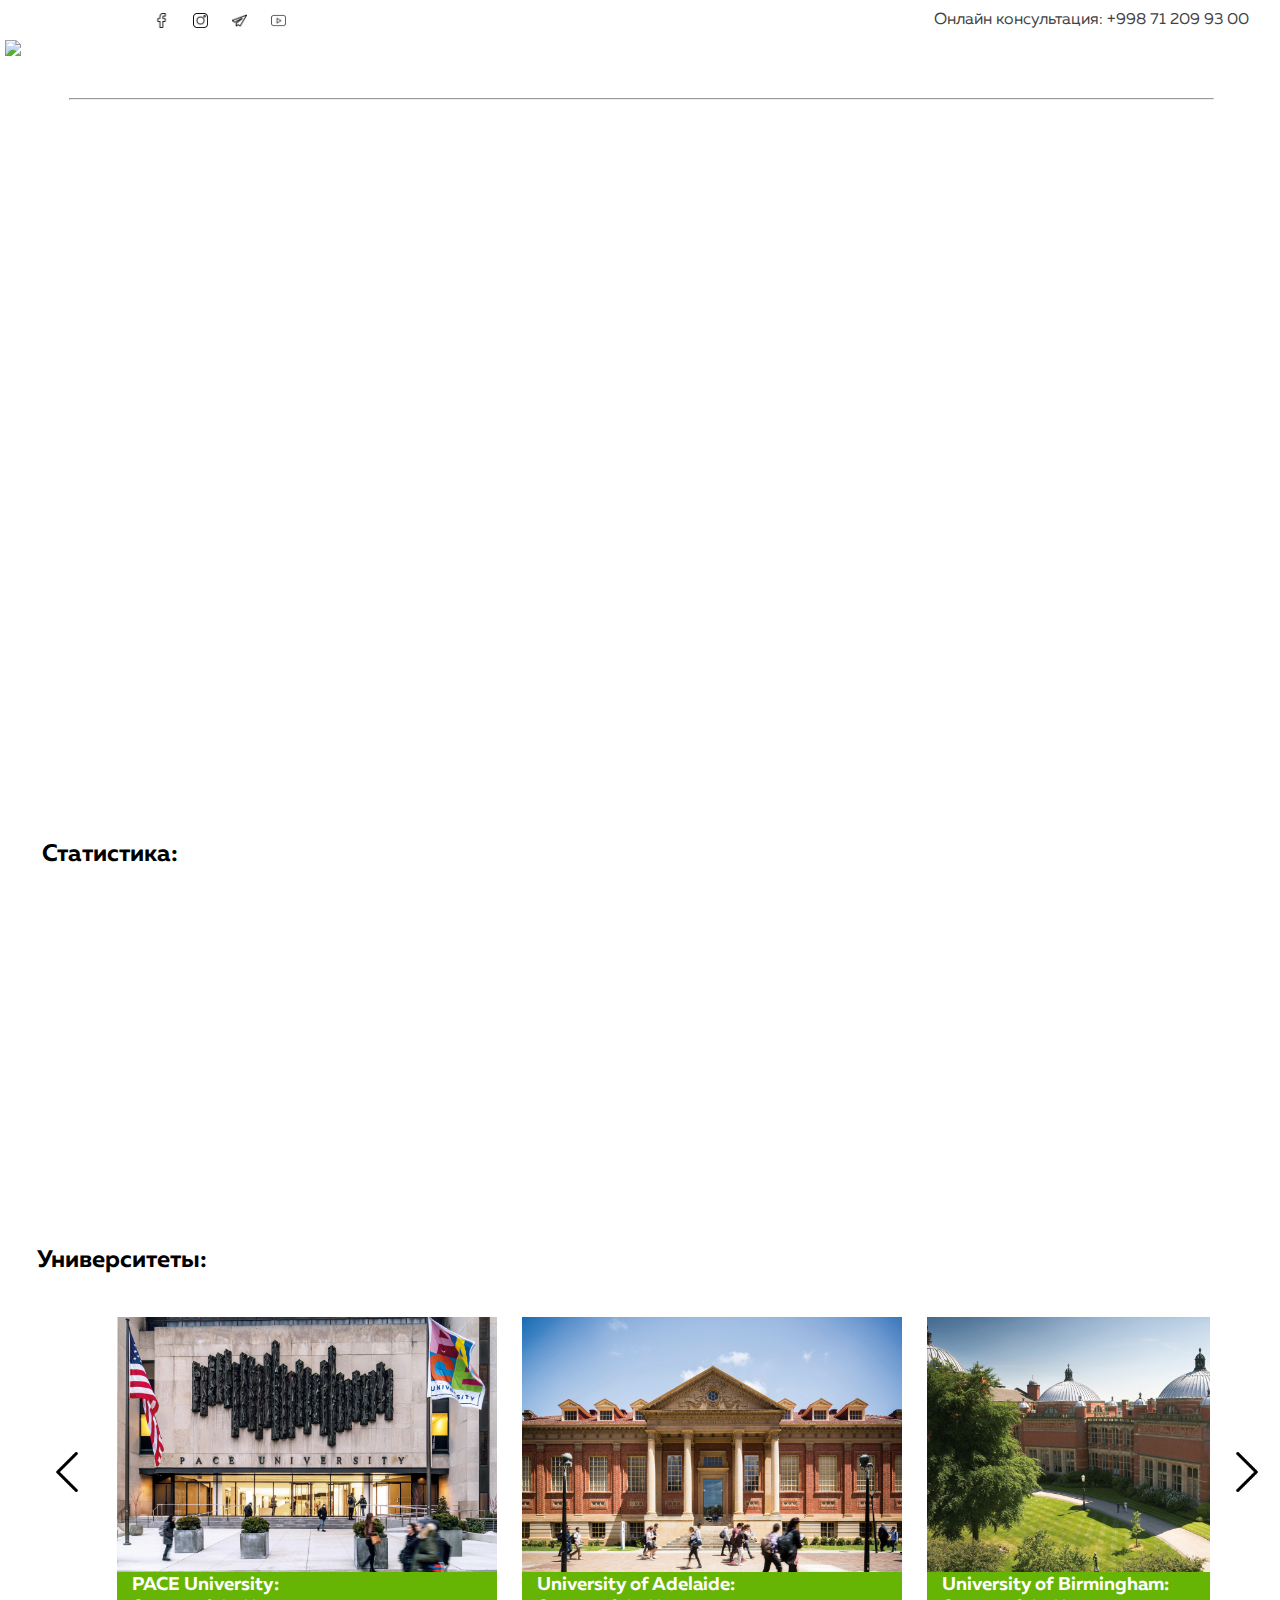
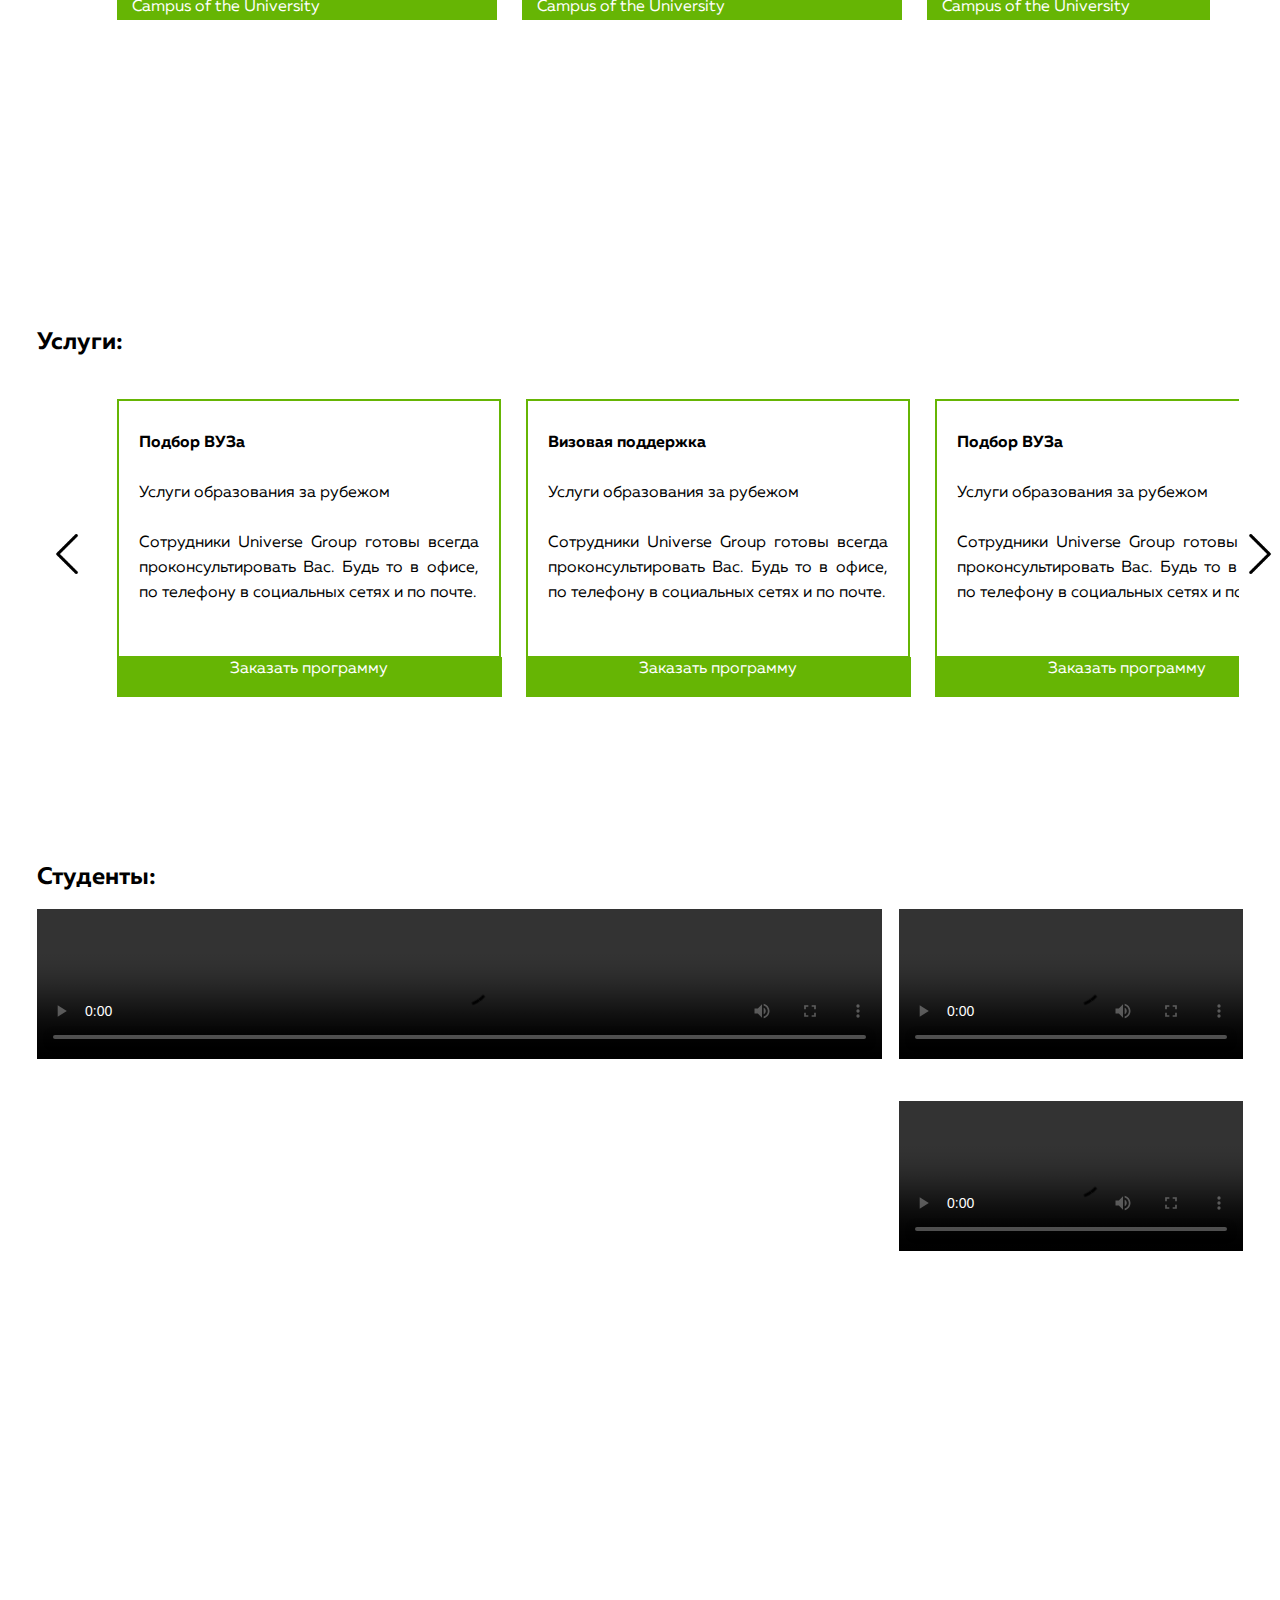
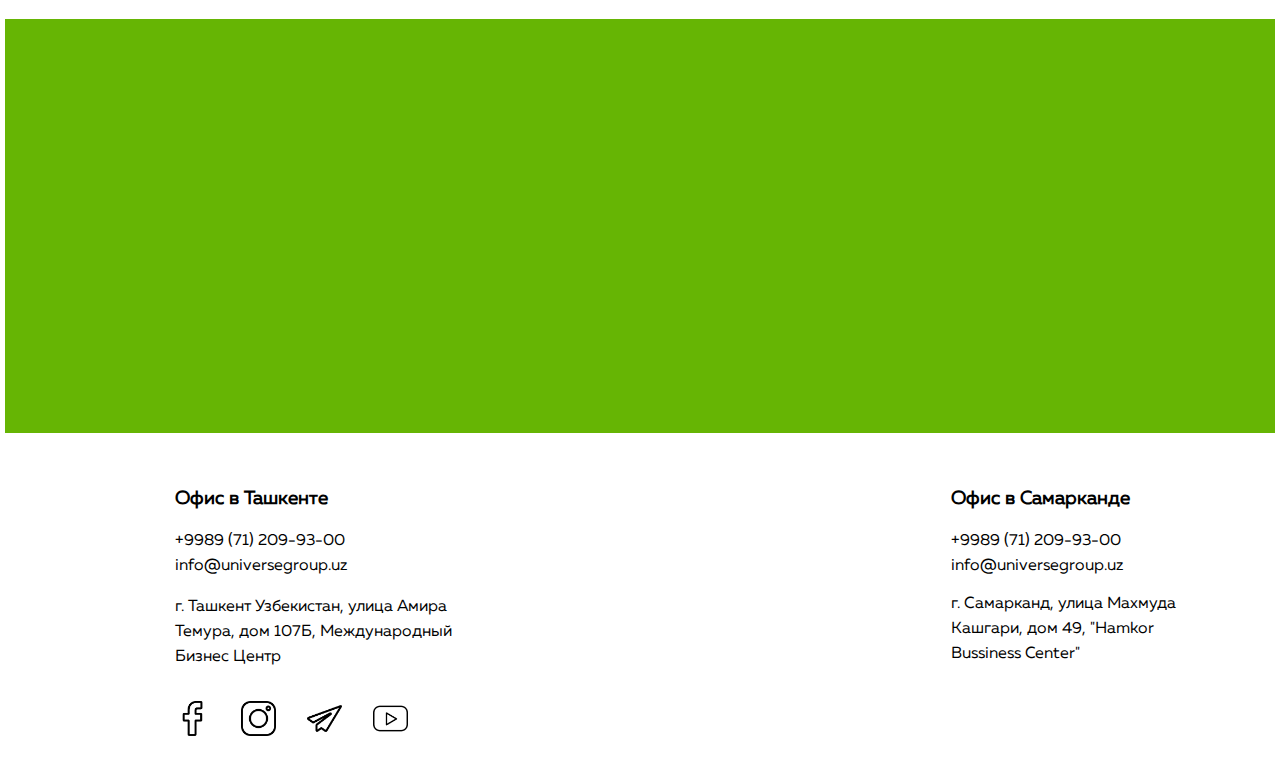
==== commit c836ebee: "Update index.html" ====
--- a/index.html
+++ b/index.html
@@ -85,10 +85,10 @@
                <div class="lists_in2">
                   <ul class="lists2">
                      <a href="#">
-                        <li id="glass" class="lists2__glass"><img src="../img/icons/glass.png"></li>
+                        <li id="glass" class="lists2__glass"><img src="img/icons/glass.png"></li>
                      </a>
                      <a href="#">
-                        <li id="user"><img src="../img/icons/user.png"></li>
+                        <li id="user"><img src="img/icons/user.png"></li>
                      </a>
                      <a href="#">
                         <li id="language">Ru</li>
@@ -408,4 +408,4 @@
 	<script type="" src="JS/slide1.js"></script>
 </body>
 
-</html>+</html>
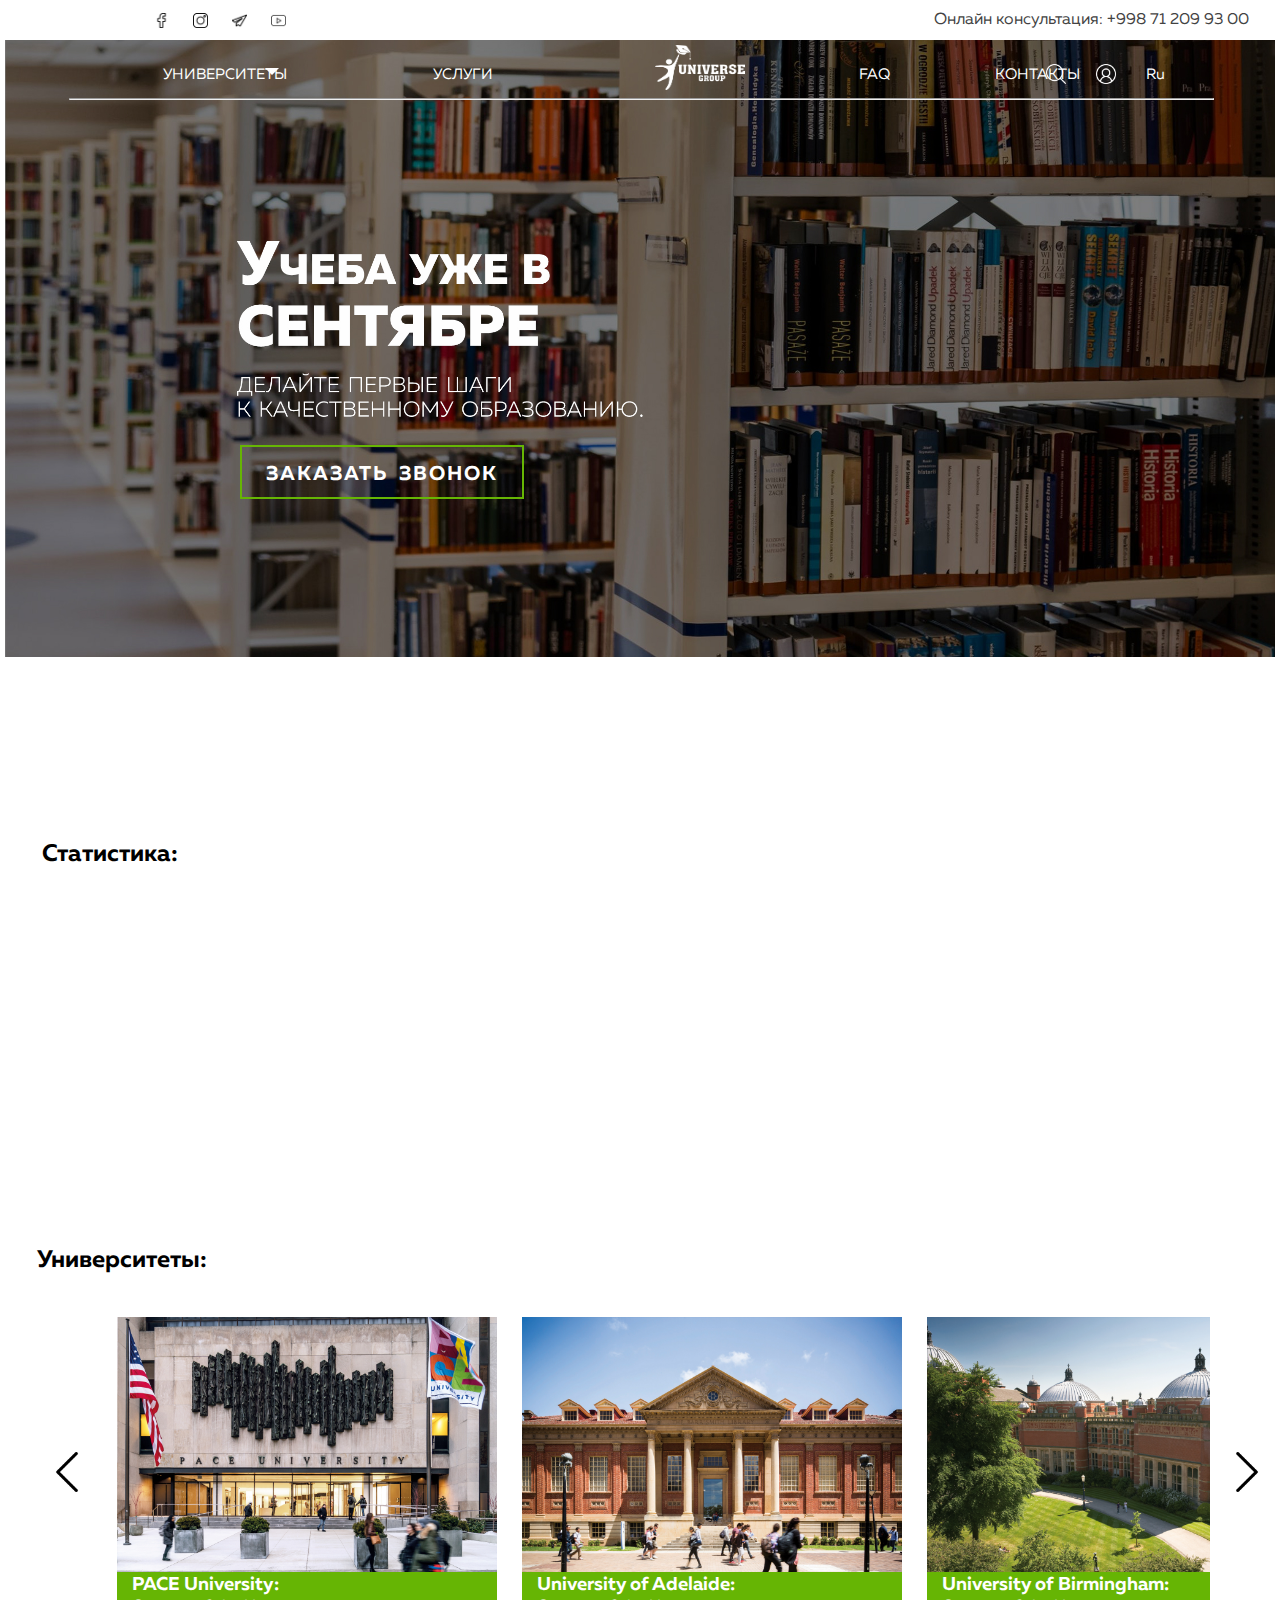
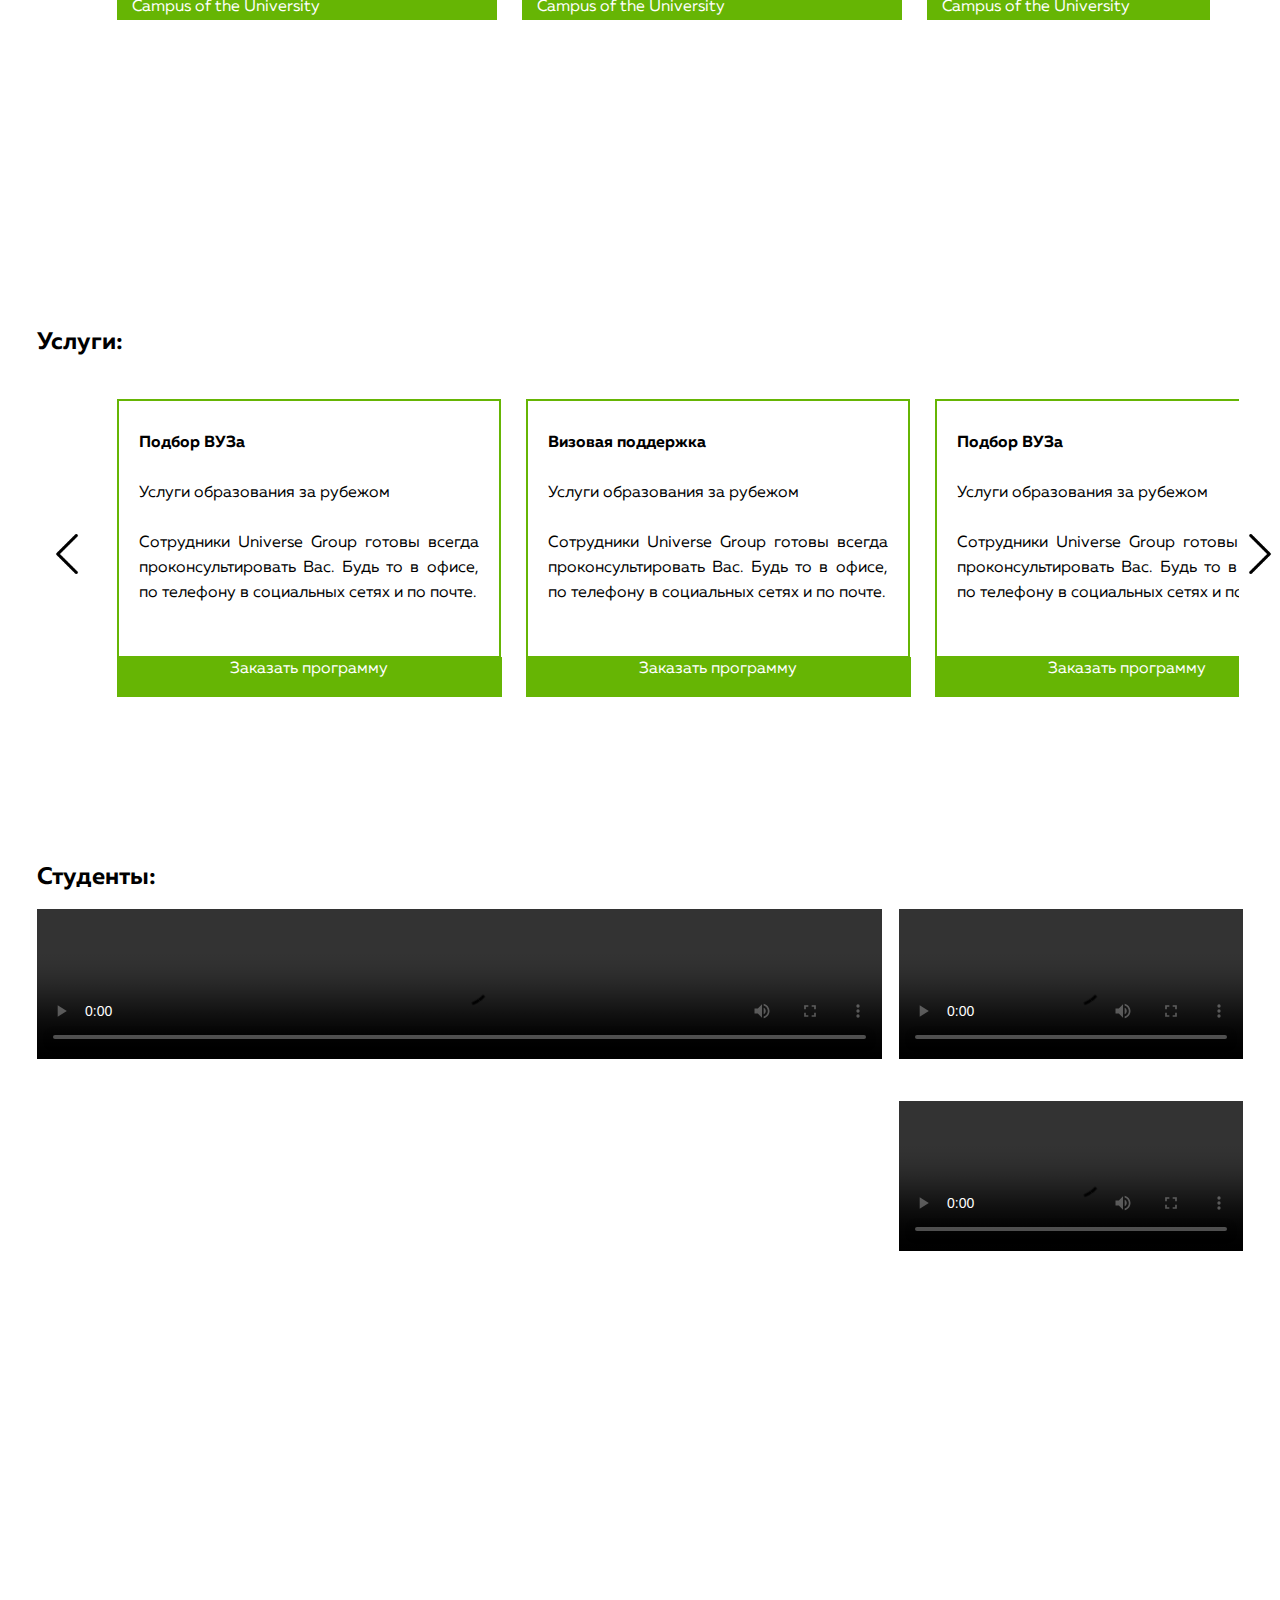
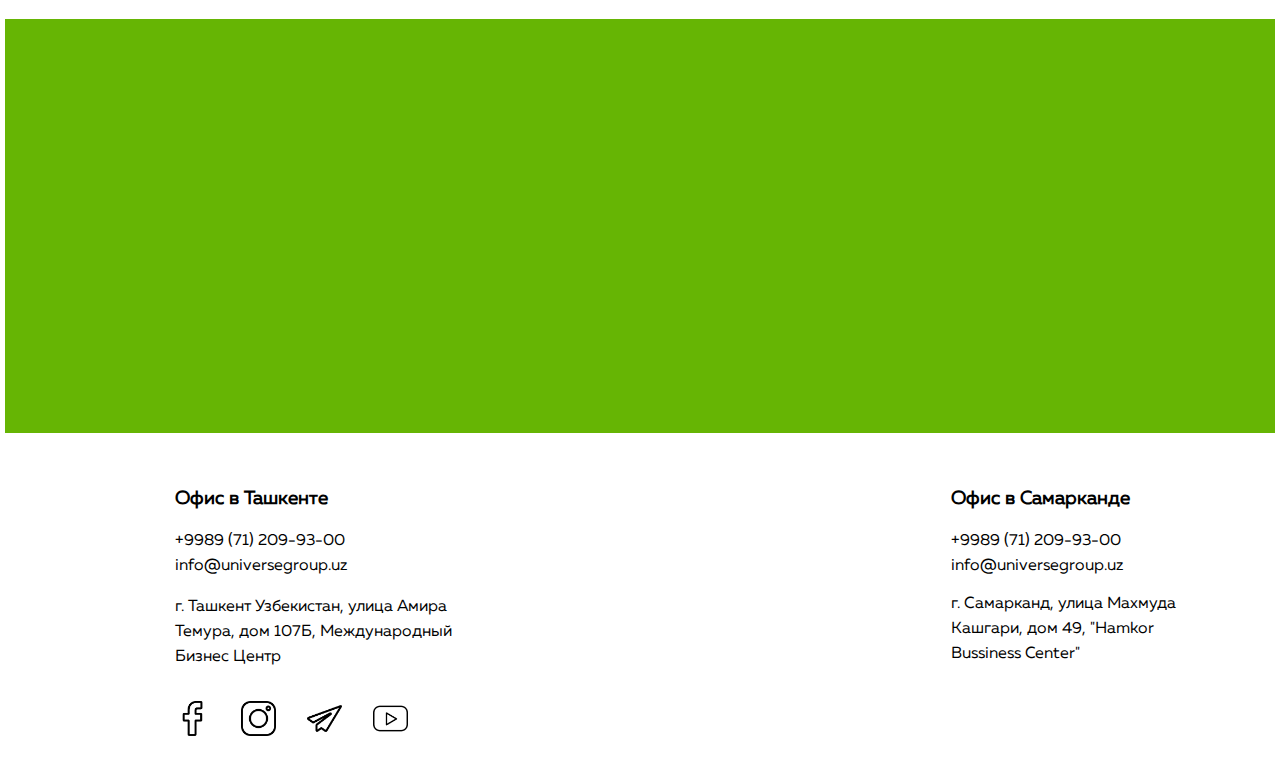
==== commit 63fbb191: "Update index.html" ====
--- a/index.html
+++ b/index.html
@@ -101,7 +101,7 @@
 				<hr id="line">
 			</div>
 			<div class="header">
-				<img src="img/banner.jpg" class="img_header">
+				<img src="img/Banner.jpg" class="img_header">
 				<div class="order">
 					<a href="#feedback" id="order">Заказать Звонок</a>
 				</div>
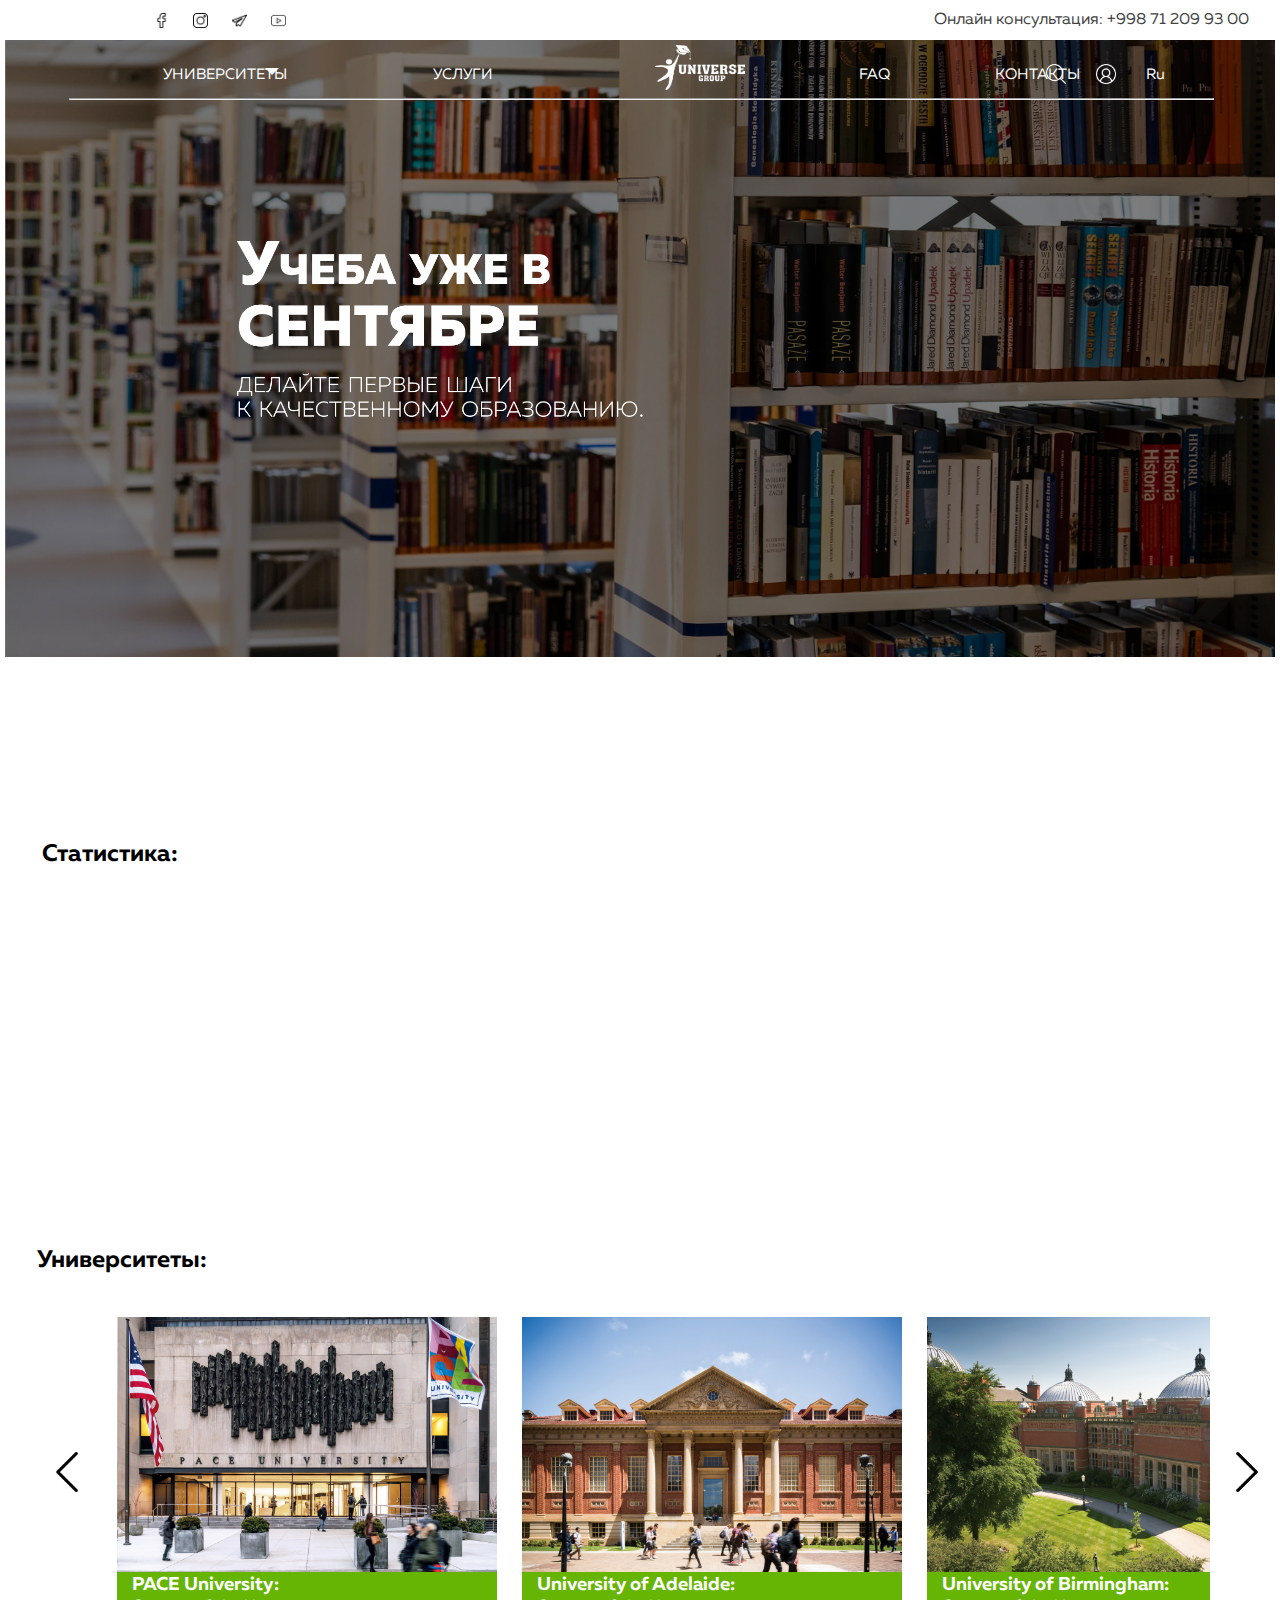
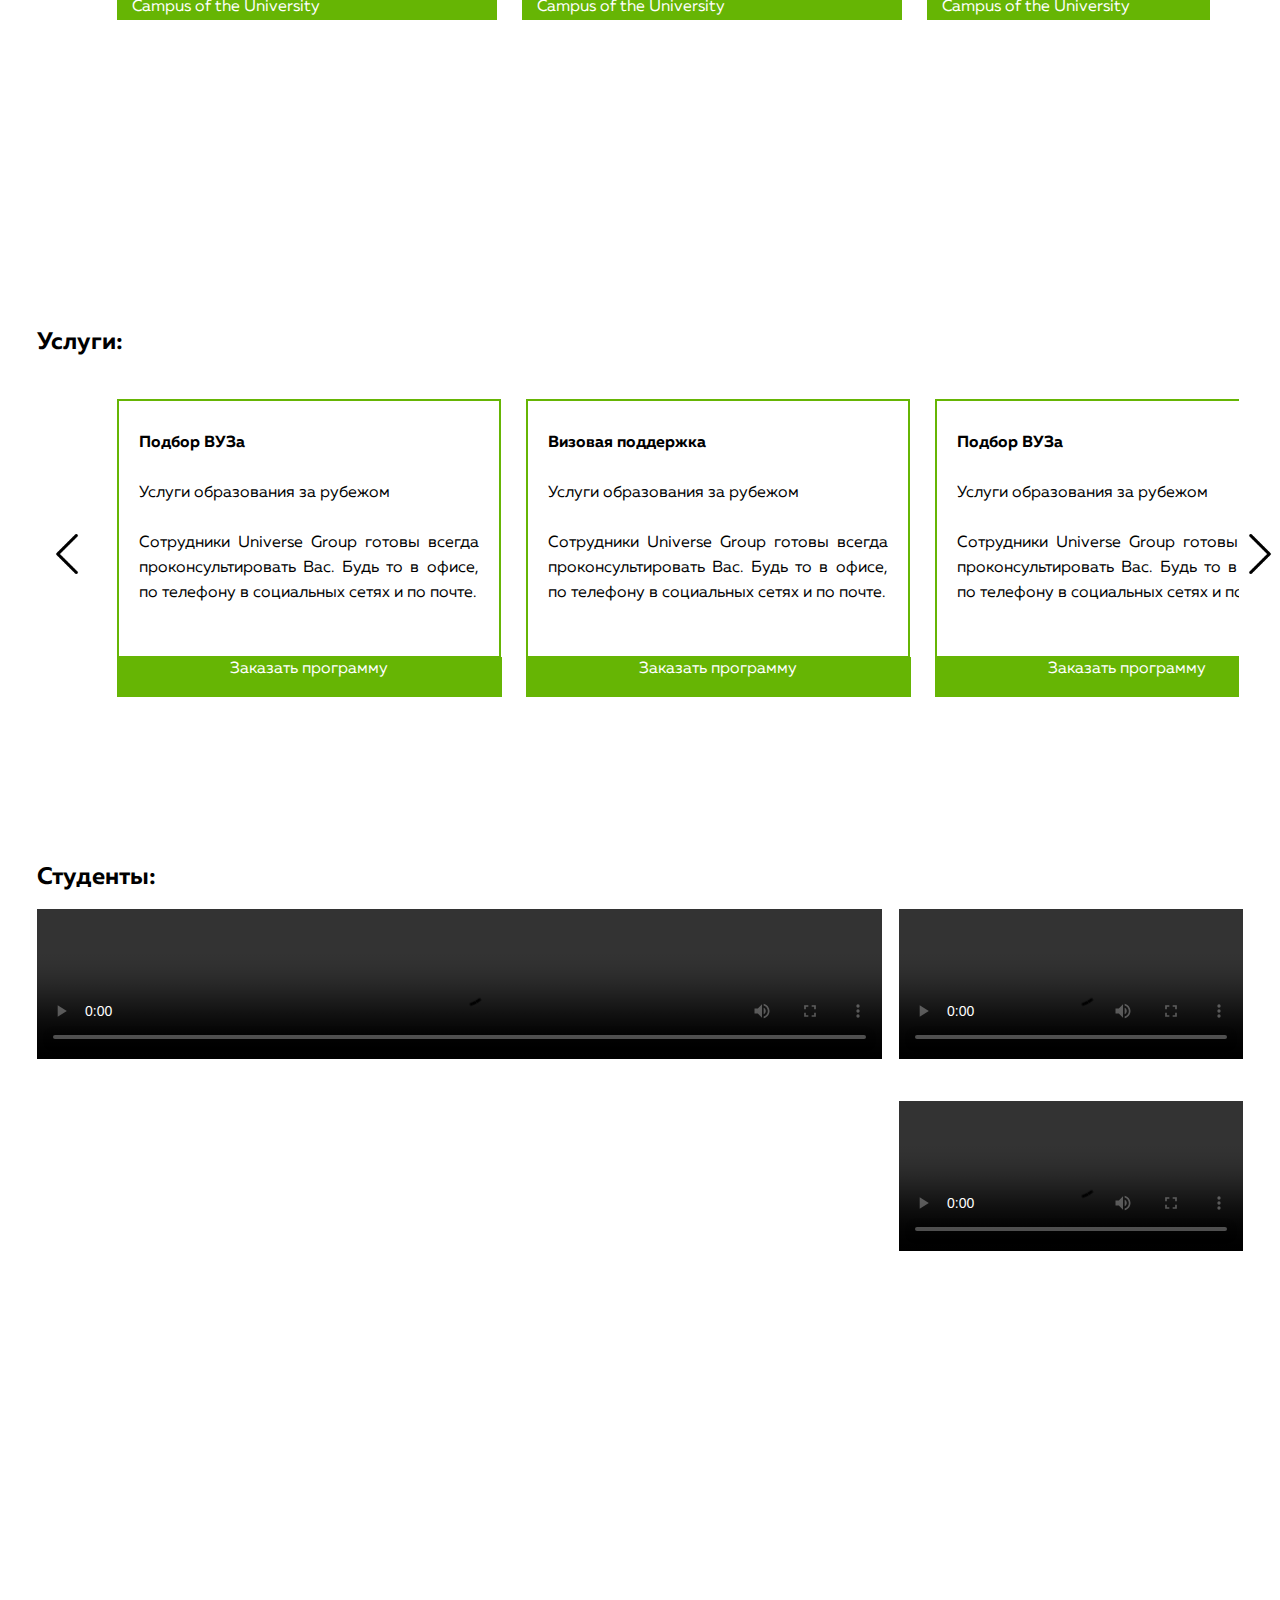
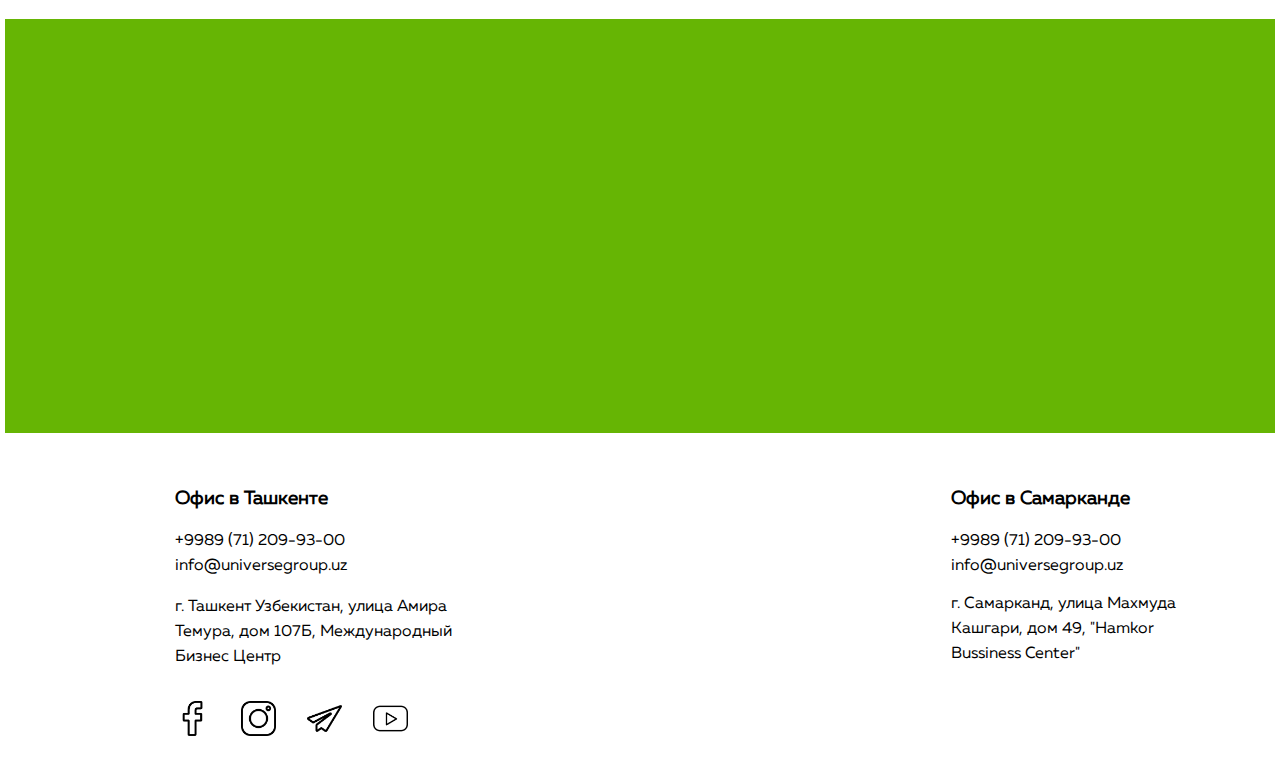
==== commit be5a2c66: "Update index.html" ====
--- a/index.html
+++ b/index.html
@@ -102,9 +102,7 @@
 			</div>
 			<div class="header">
 				<img src="img/Banner.jpg" class="img_header">
-				<div class="order">
-					<a href="#feedback" id="order">Заказать Звонок</a>
-				</div>
+				
 			</div>
 		</div>
 		<div class="header_in">
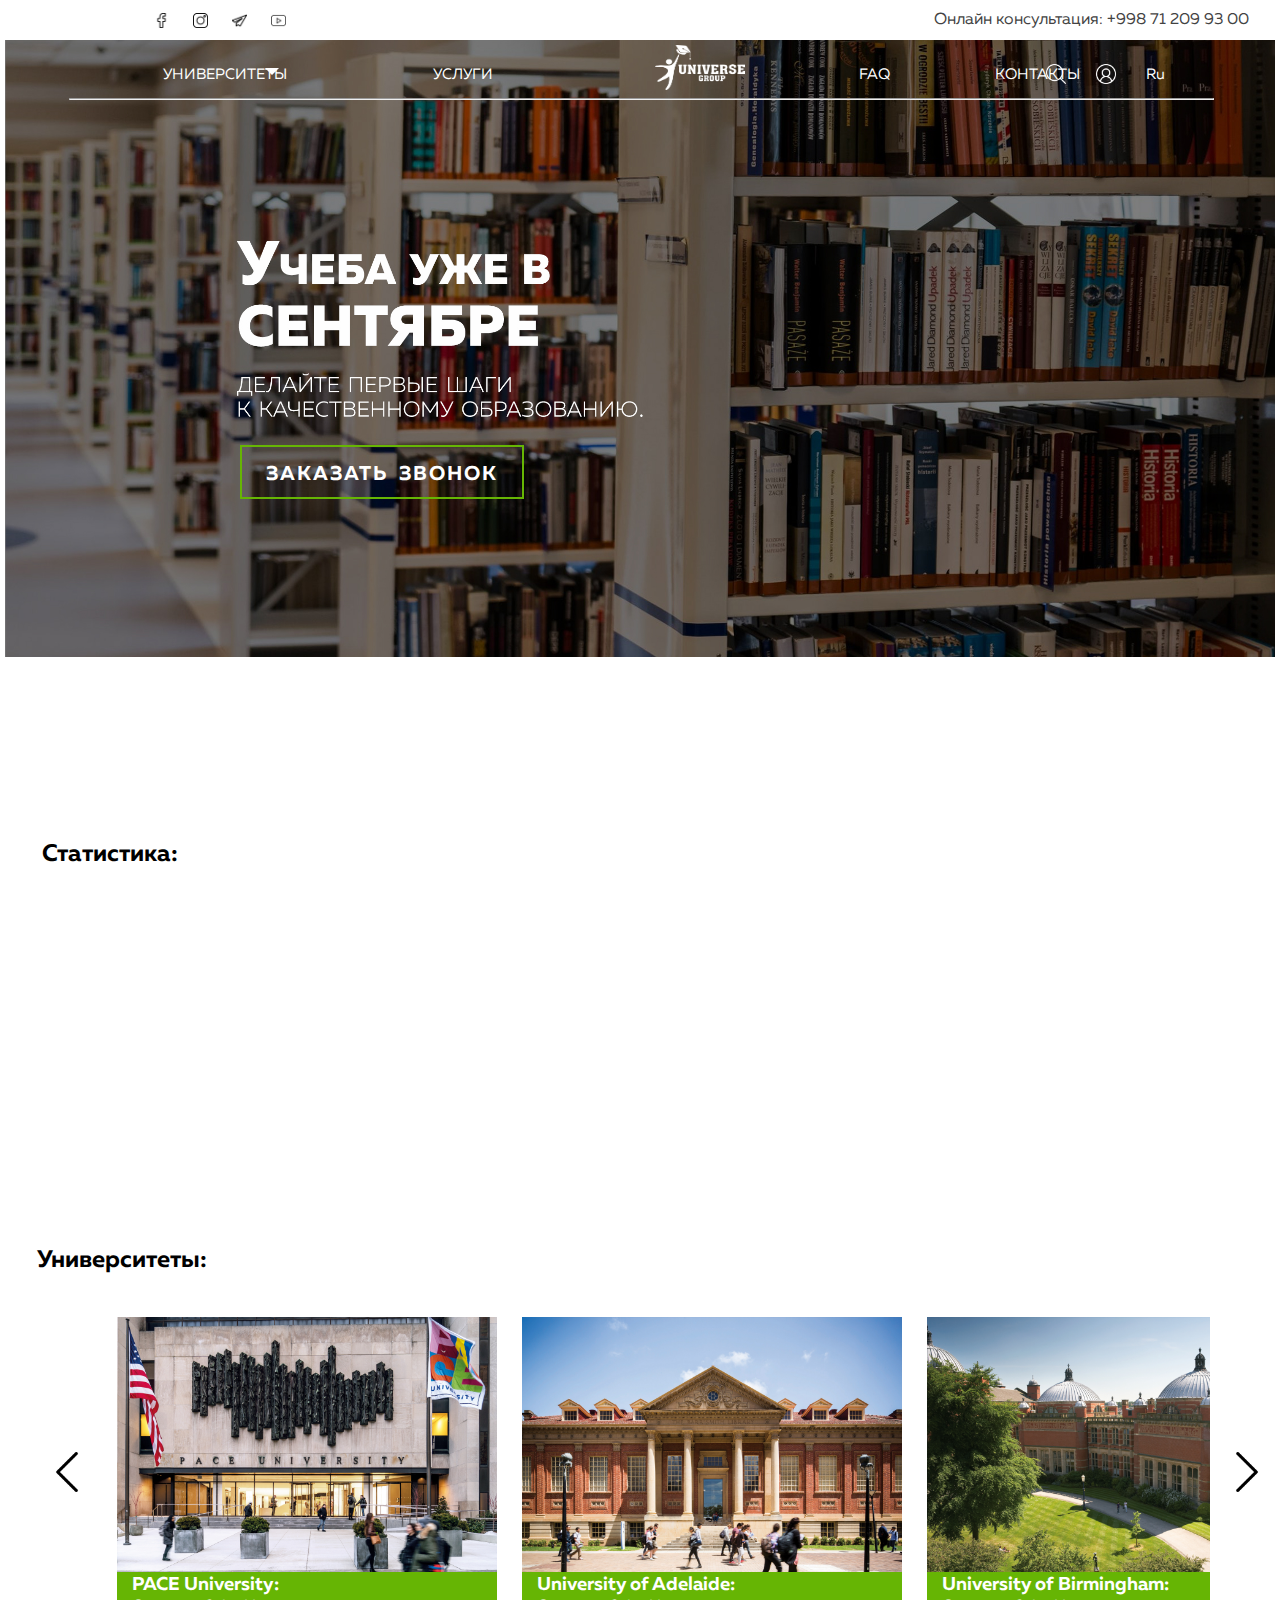
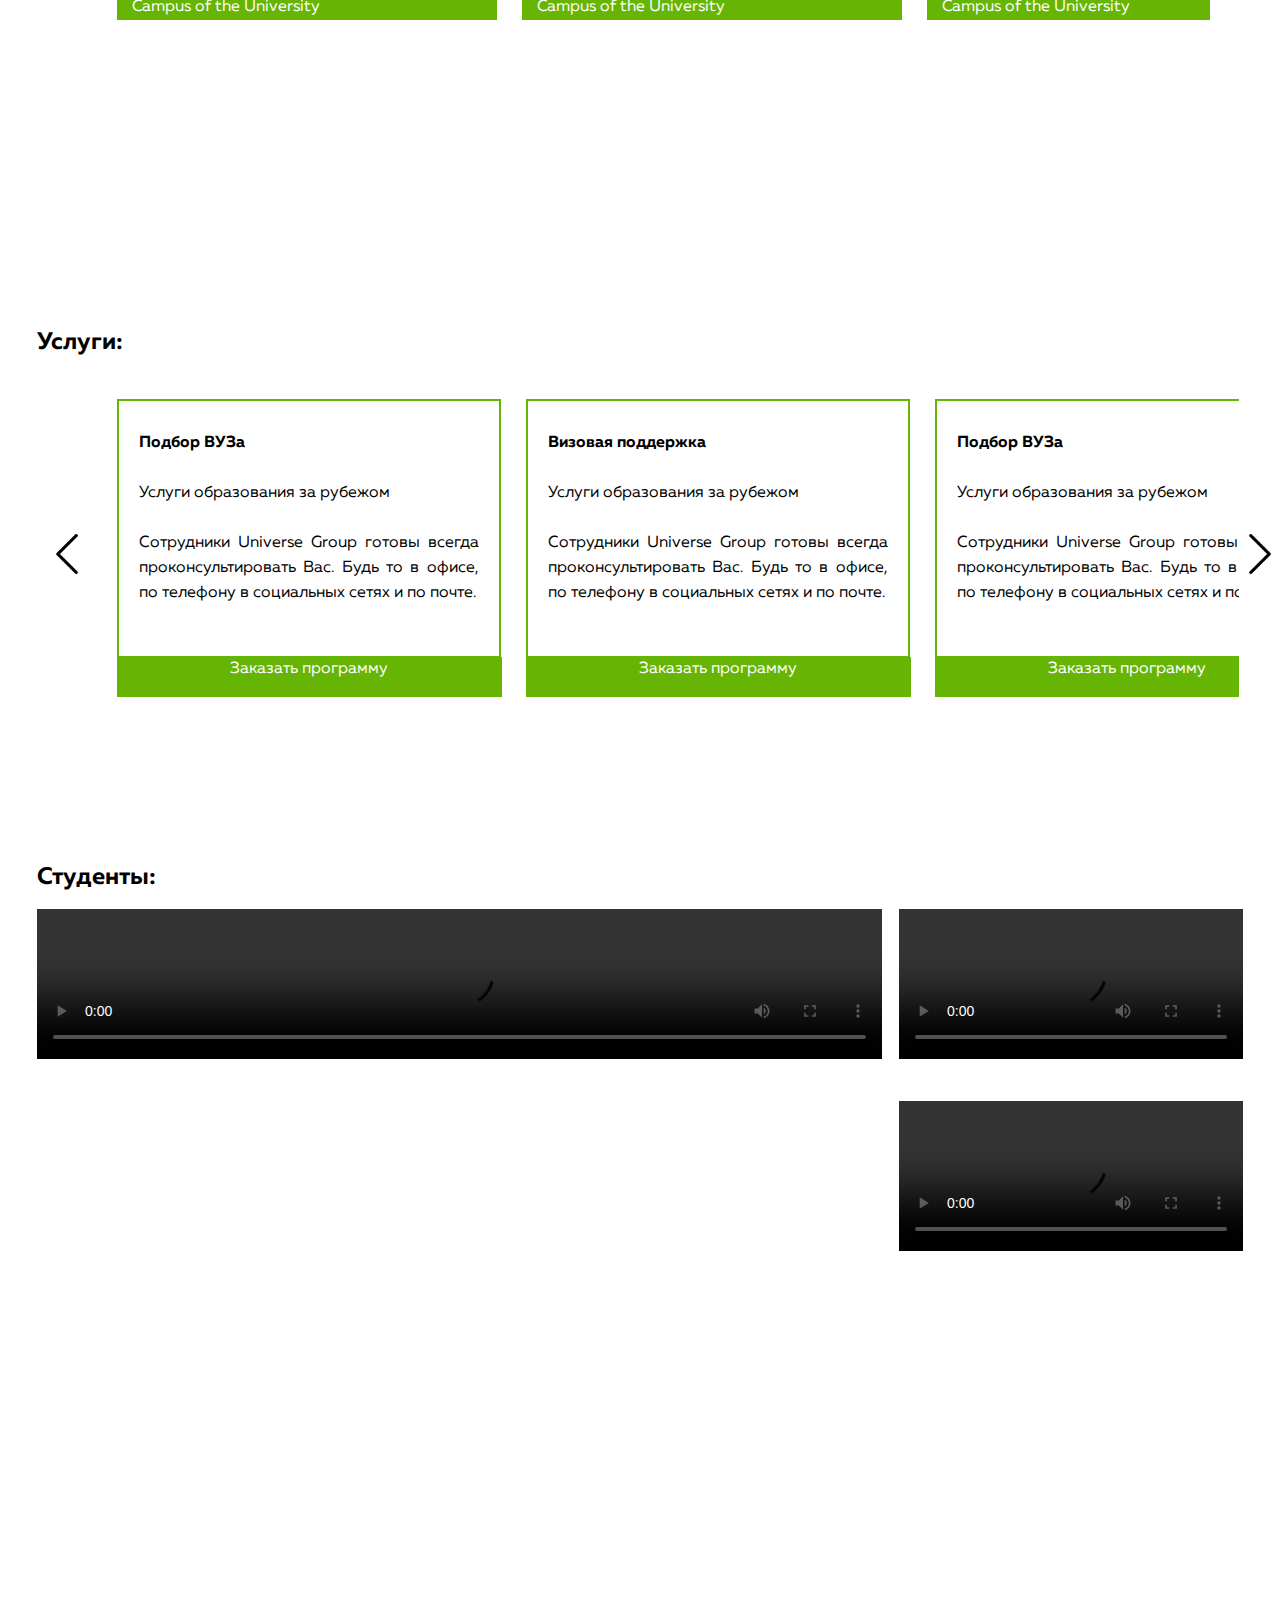
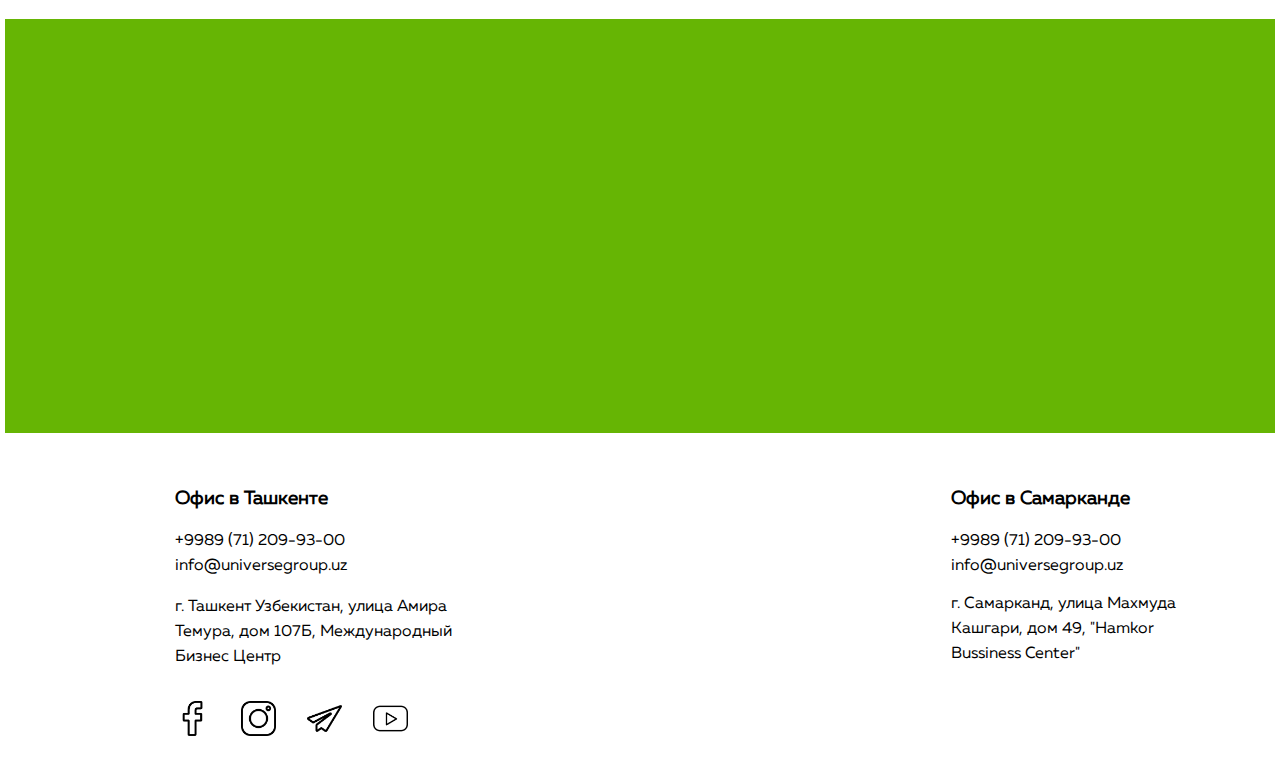
==== commit f01d449e: "Update index.html" ====
--- a/index.html
+++ b/index.html
@@ -102,7 +102,9 @@
 			</div>
 			<div class="header">
 				<img src="img/Banner.jpg" class="img_header">
-				
+				<div class="order">
+					<a href="#feedback" id="order">Заказать Звонок</a>
+				</div>
 			</div>
 		</div>
 		<div class="header_in">
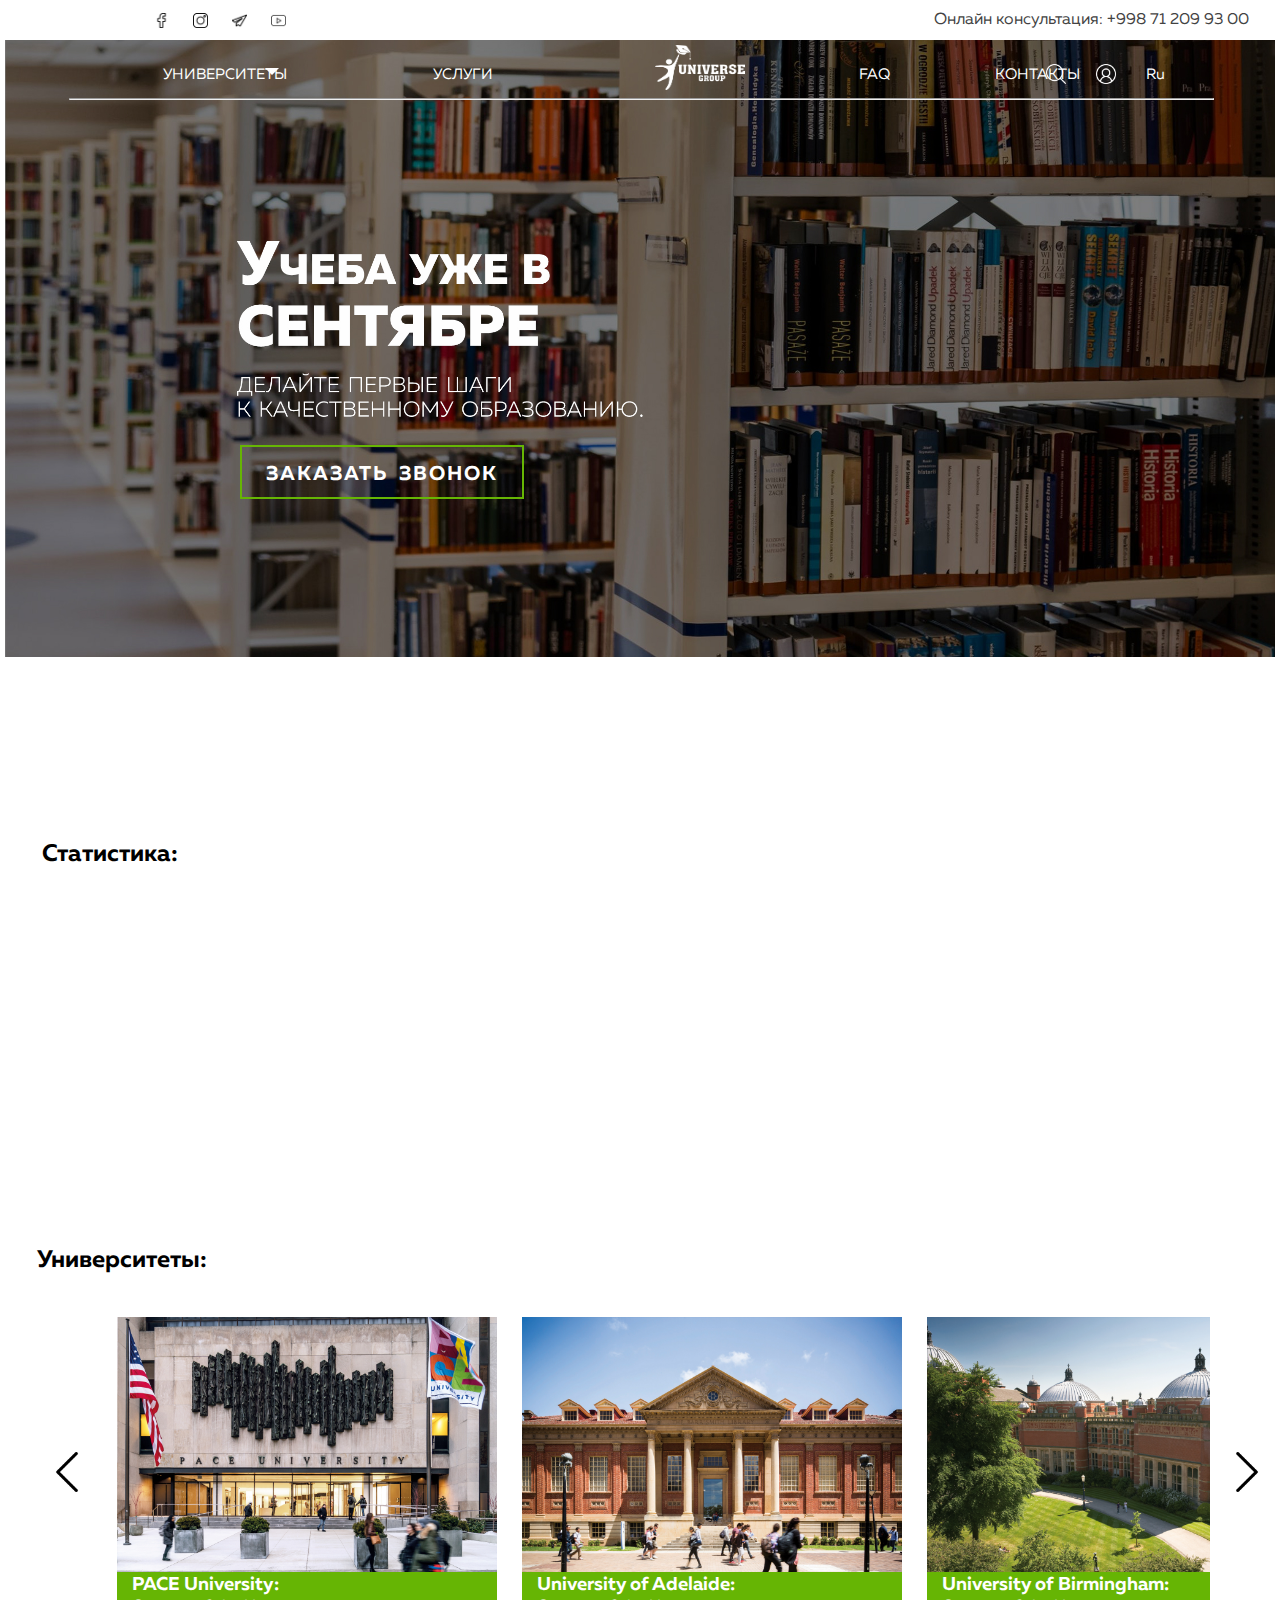
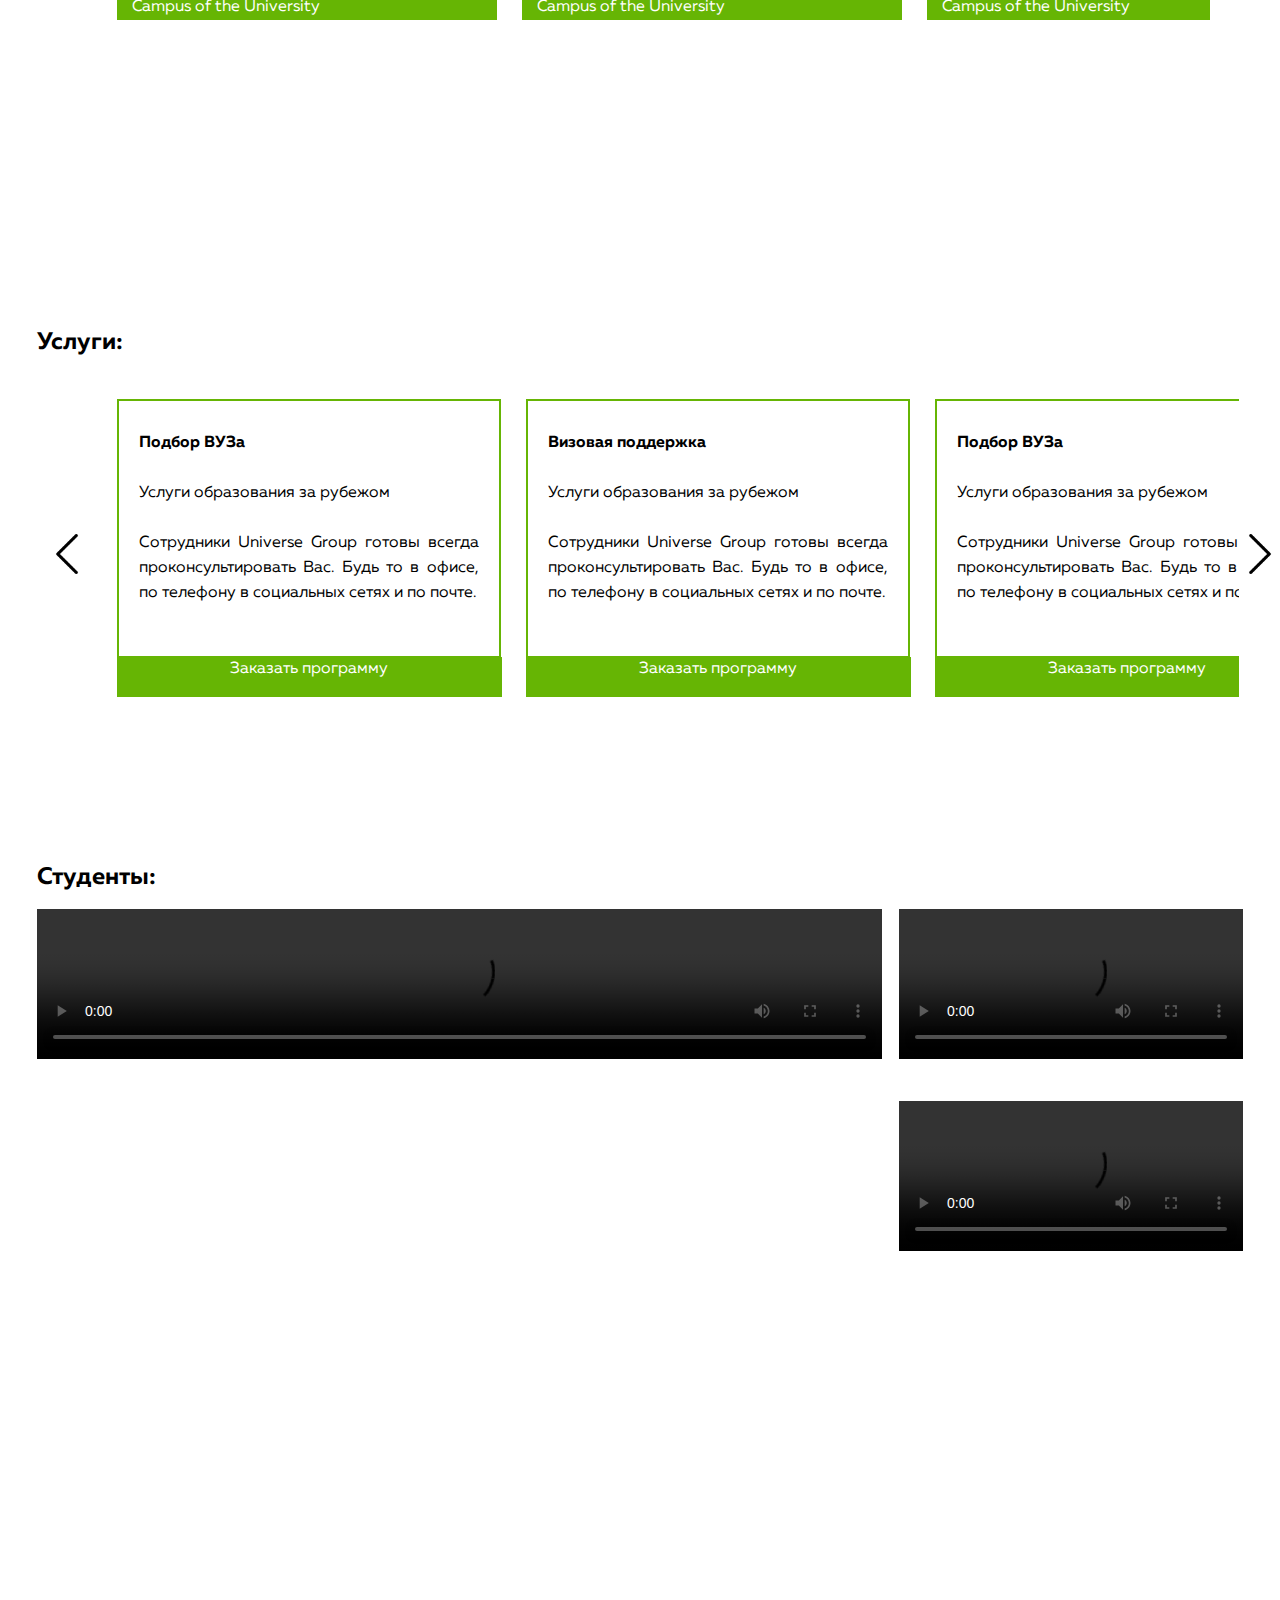
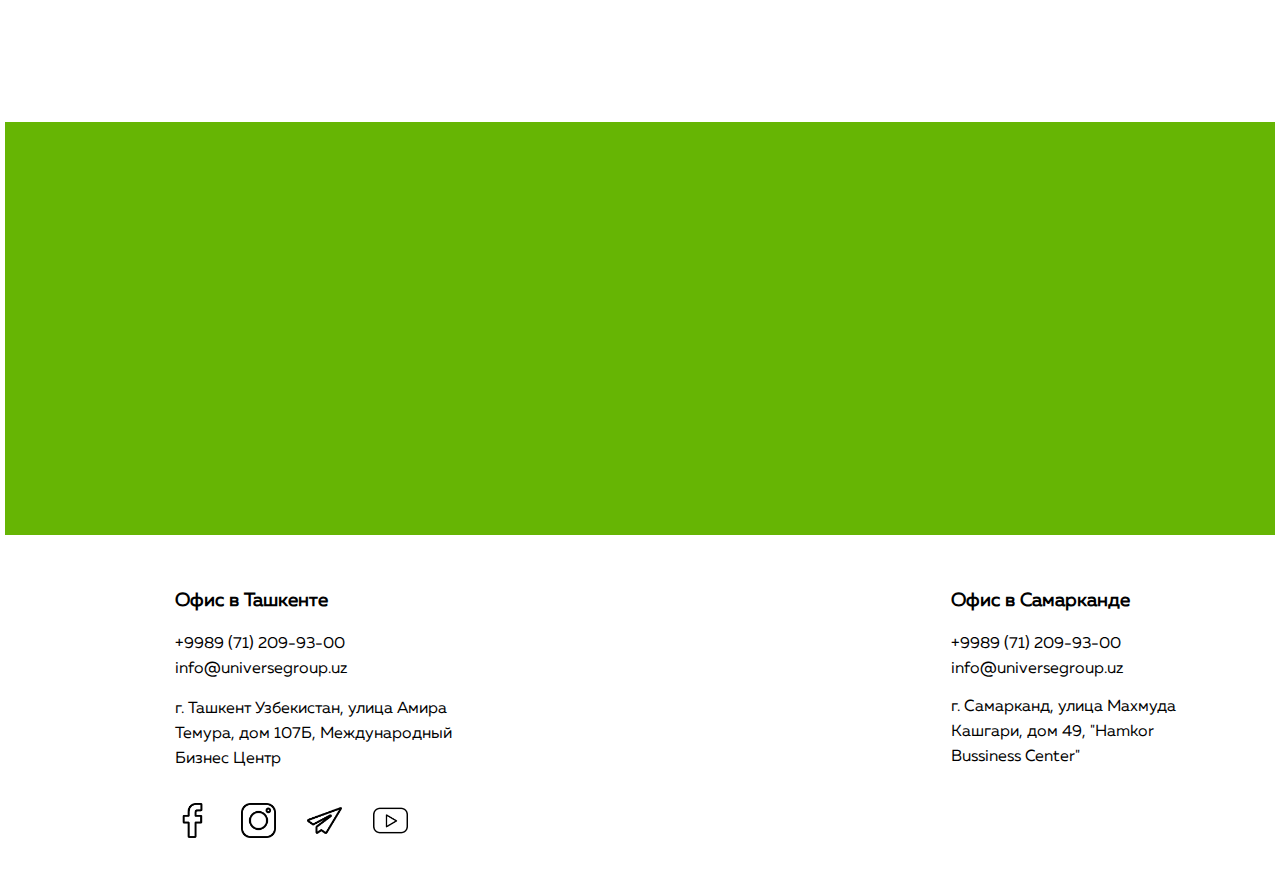
==== commit 1a7c6c06: "Update index.html" ====
--- a/index.html
+++ b/index.html
@@ -298,25 +298,25 @@
 				</div>
 				<div class="students_info _anim-items _anim-no-hide">
 					<div class="student_name">
-						<img src="img/students/11.jpg" id="image_student">
+						<img src="img/Students/11.jpg" id="image_student">
 						<div id="student_name">
 							<h3>Sherzod Mahmudov</h3> Студент Nottingham University
 						</div>
 					</div>
 					<div class="student_name">
-						<img src="img/students/11.jpg" id="image_student">
+						<img src="img/Students/11.jpg" id="image_student">
 						<div id="student_name">
 							<h3>Sherzod Mahmudov</h3> Студент Nottingham University
 						</div>
 					</div>
 					<div class="student_name">
-						<img src="img/students/11.jpg" id="image_student">
+						<img src="img/Students/11.jpg" id="image_student">
 						<div id="student_name">
 							<h3>Sherzod Mahmudov</h3> Студент Nottingham University
 						</div>
 					</div>
 					<div class="student_name">
-						<img src="img/students/11.jpg" id="image_student">
+						<img src="img/Students/11.jpg" id="image_student">
 						<div id="student_name">
 							<h3>Sherzod Mahmudov</h3> Студент Nottingham University
 						</div>
